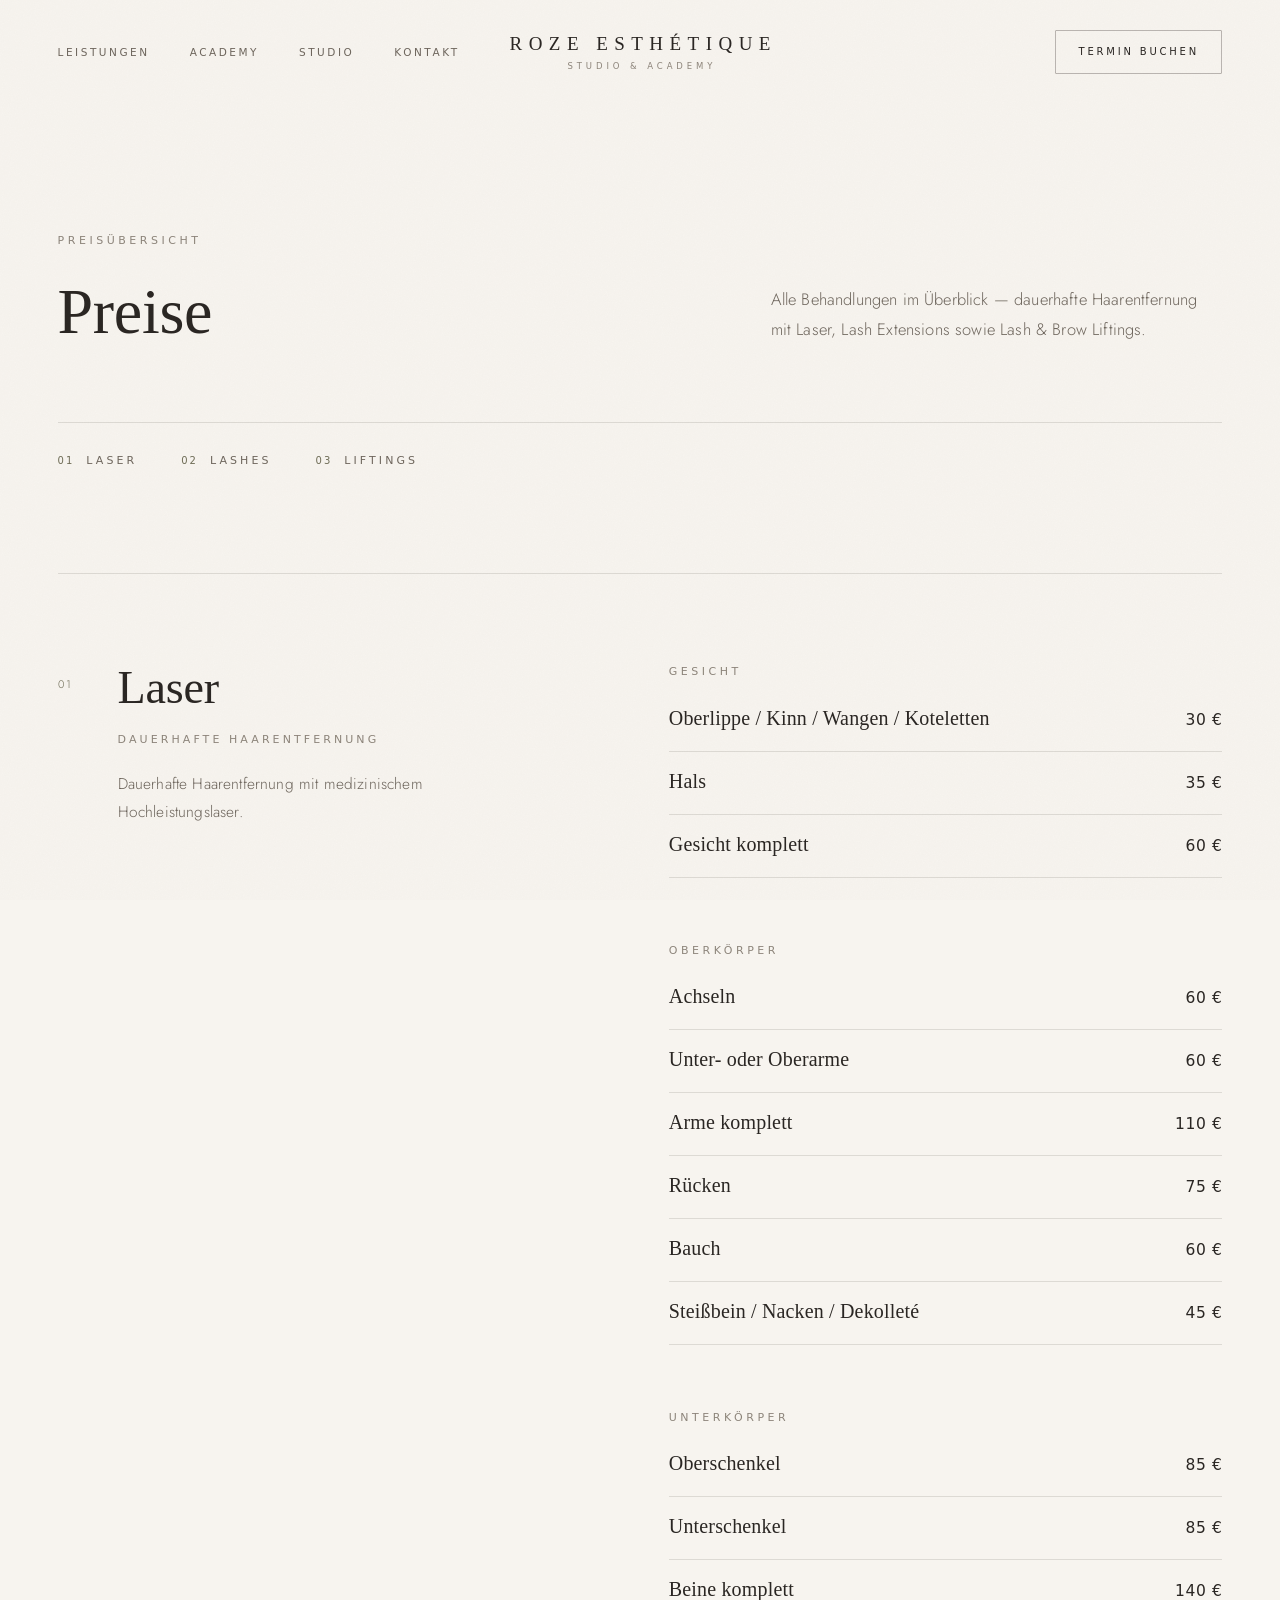
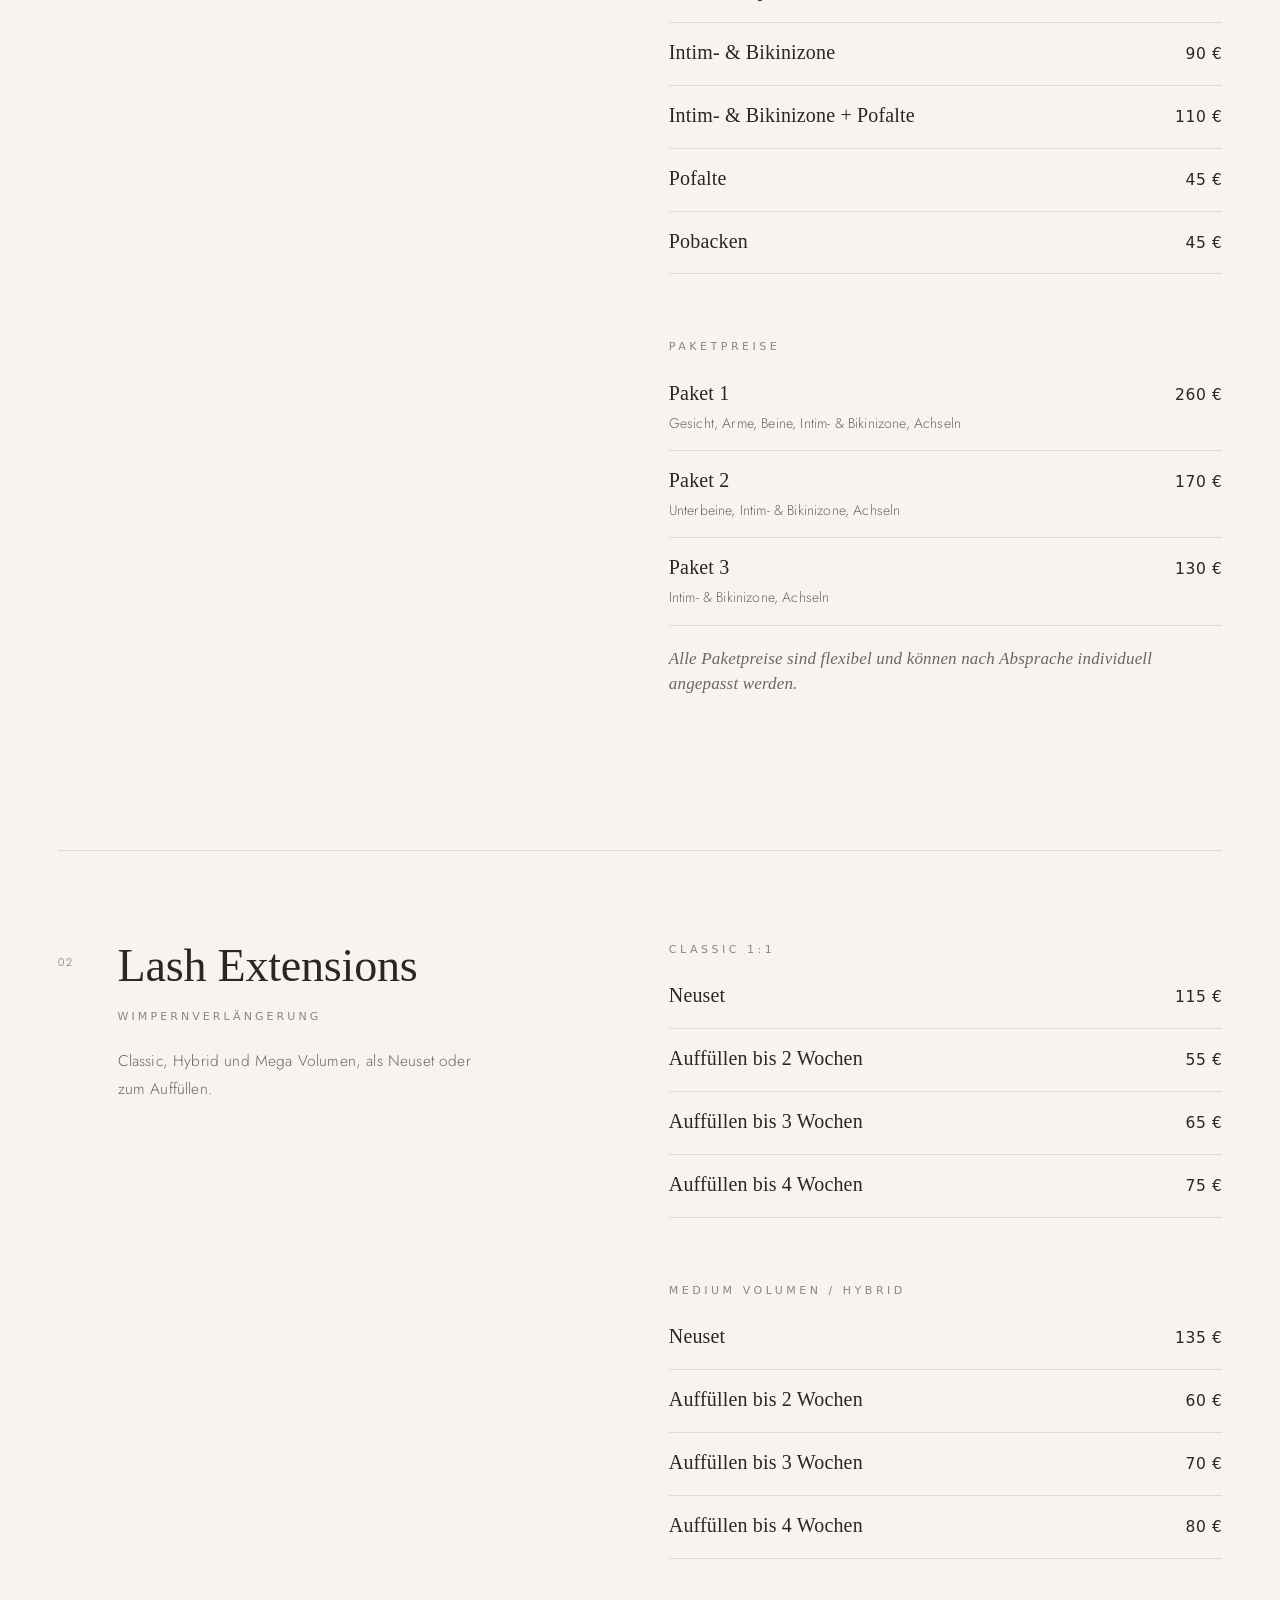
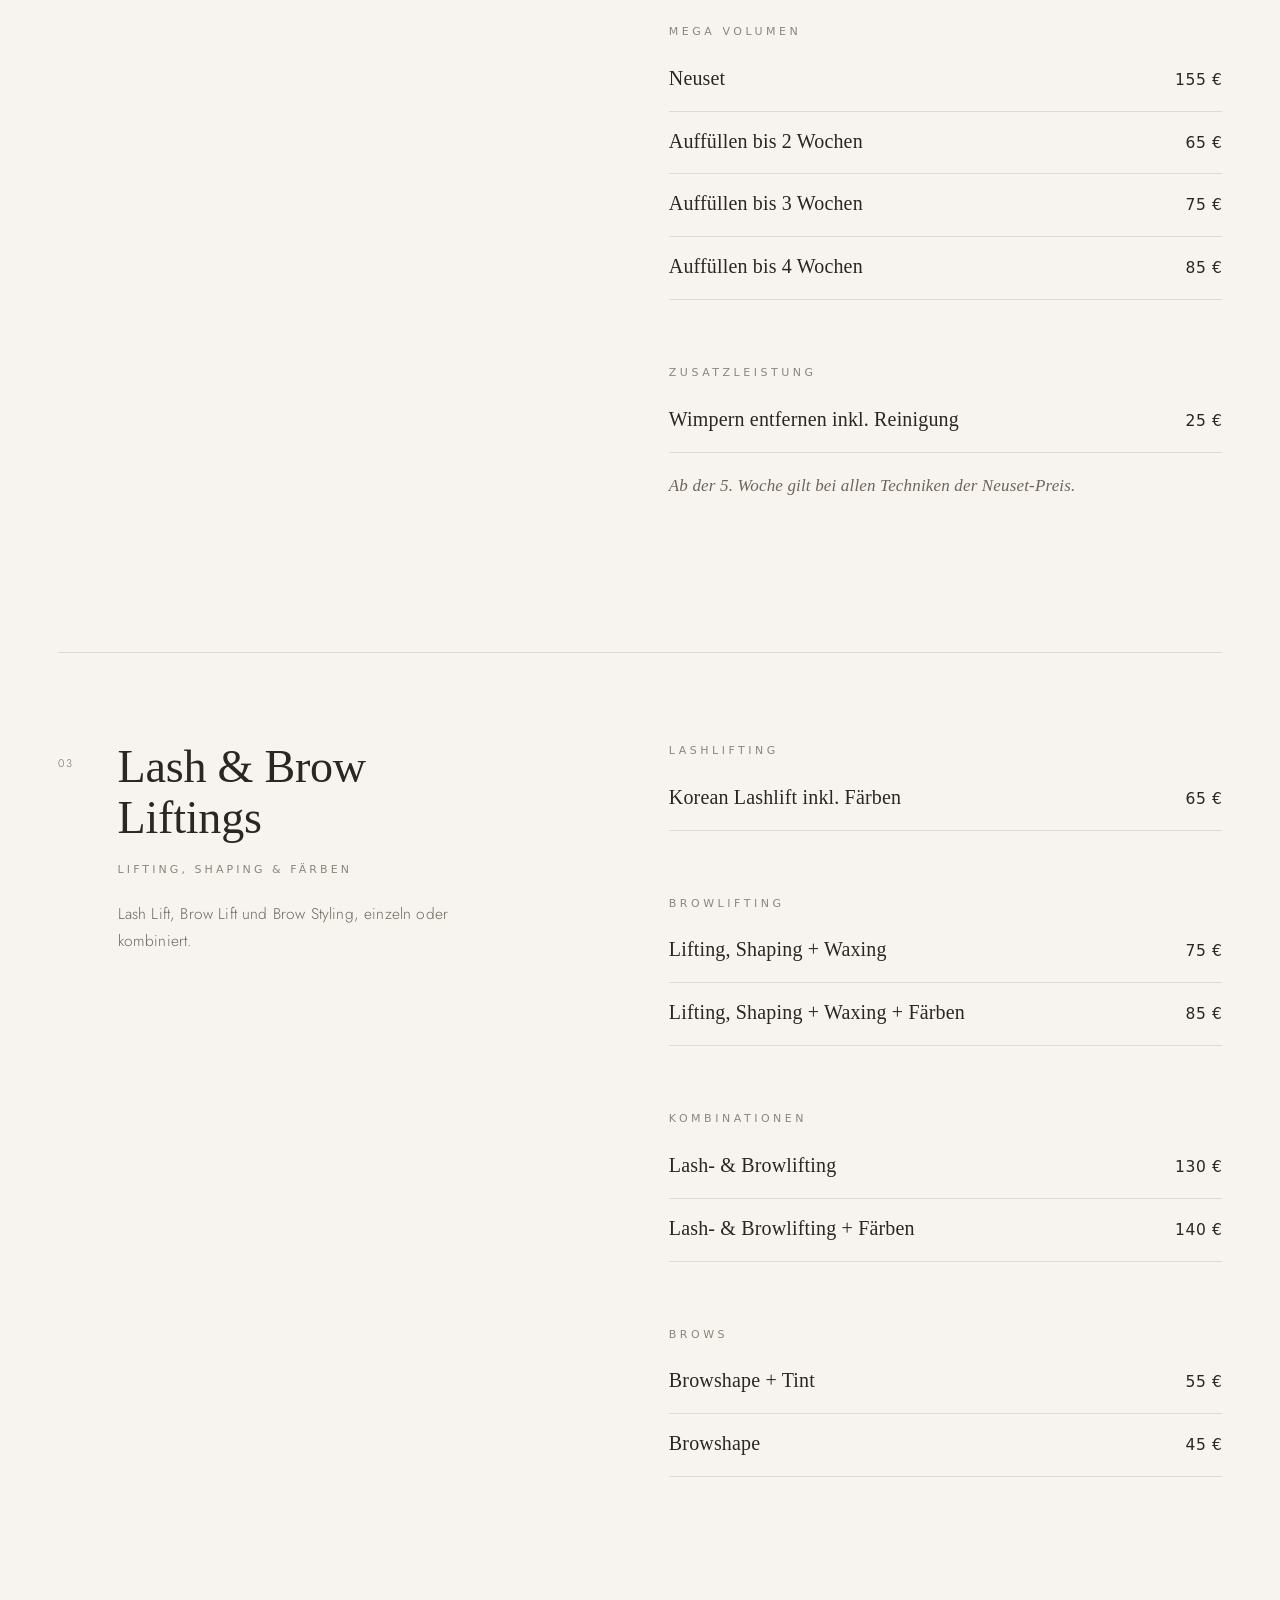
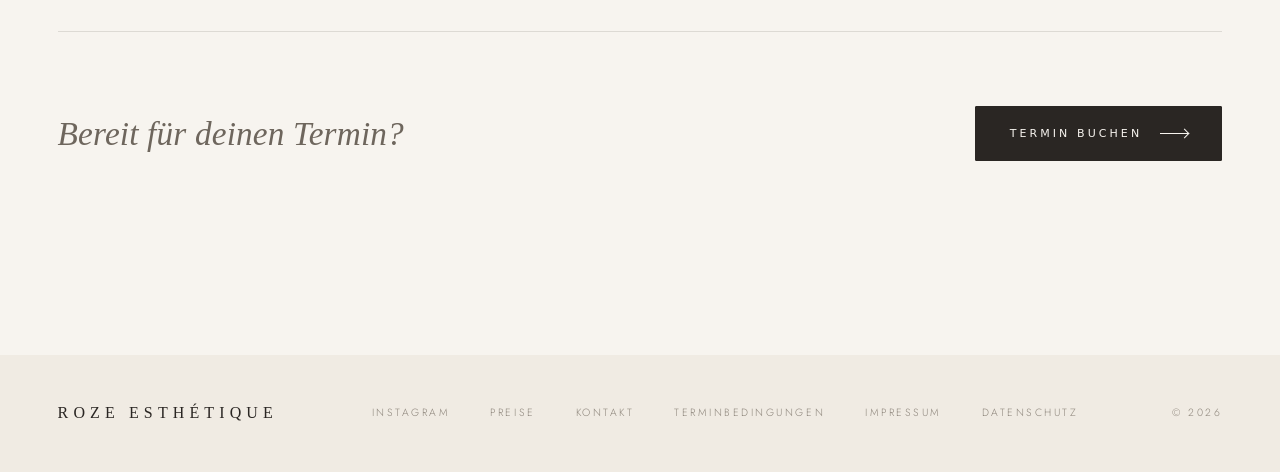
==== preise.html @ 7412b517 "Add price overview page - preise.html: laser, lash extensions and lash & brow liftings with all   pr" ====
<!DOCTYPE html>
<html lang="de">
<head>
  <meta charset="UTF-8">
  <meta name="viewport" content="width=device-width, initial-scale=1.0">
  <title>Preise | ROZE ESTHÉTIQUE</title>
  <meta name="description" content="Preise von ROZE ESTHÉTIQUE – Studio &amp; Academy: dauerhafte Haarentfernung mit Laser, Lash Extensions sowie Lash &amp; Brow Liftings.">
  <meta name="theme-color" content="#f7f4ef">
  <link rel="preload" href="assets/fonts/instrument-serif-latin-400-normal.woff2" as="font" type="font/woff2" crossorigin>
  <link rel="preload" href="assets/fonts/jost-latin-300-normal.woff2" as="font" type="font/woff2" crossorigin>
  <link rel="stylesheet" href="assets/css/style.css">
  <script>document.documentElement.classList.add("js");</script>
  <script src="assets/js/main.js" defer></script>
</head>
<body>

  <!-- Header ============================================================ -->
  <header class="site-header">
    <div class="container header-inner">
      <nav class="nav" aria-label="Hauptnavigation">
        <a href="index.html#leistungen">Leistungen</a>
        <a href="index.html#academy">Academy</a>
        <a href="index.html#studio">Studio</a>
        <a href="index.html#kontakt">Kontakt</a>
      </nav>

      <button class="menu-toggle" type="button" aria-expanded="false" aria-controls="mobile-menu" aria-label="Menü öffnen">
        <span></span>
        <span></span>
      </button>

      <a class="brand" href="index.html" aria-label="ROZE ESTHÉTIQUE – zur Startseite">
        <span class="brand__name">ROZE ESTHÉTIQUE</span>
        <span class="brand__sub">Studio &amp; Academy</span>
      </a>

      <div class="header-cta">
        <a class="btn btn--sm" href="index.html#kontakt">Termin buchen</a>
      </div>
    </div>
  </header>

  <div class="mobile-menu" id="mobile-menu" aria-hidden="true">
    <ul>
      <li><a href="index.html#leistungen">Leistungen</a></li>
      <li><a href="index.html#academy">Academy</a></li>
      <li><a href="index.html#studio">Studio</a></li>
      <li><a href="index.html#kontakt">Kontakt</a></li>
    </ul>
    <a class="btn btn--solid" href="index.html#kontakt">Termin buchen <span class="arrow" aria-hidden="true"></span></a>
  </div>

  <main>

    <!-- Intro =========================================================== -->
    <section class="page-hero" aria-labelledby="page-title">
      <div class="container page-hero__inner">
        <div class="page-hero__head">
          <p class="eyebrow reveal">Preisübersicht</p>
          <h1 class="page-hero__title reveal" id="page-title" style="--delay: .1s">Preise</h1>
        </div>
        <p class="lead reveal" style="--delay: .2s">
          Alle Behandlungen im Überblick — dauerhafte Haarentfernung mit Laser, Lash Extensions sowie Lash &amp; Brow Liftings.
        </p>
      </div>
      <div class="container">
        <nav class="price-jump reveal" style="--delay: .3s" aria-label="Kategorien">
          <a href="#laser"><span>01</span>Laser</a>
          <a href="#lashes"><span>02</span>Lashes</a>
          <a href="#liftings"><span>03</span>Liftings</a>
        </nav>
      </div>
    </section>

    <!-- Preise ========================================================== -->
    <section class="prices" aria-label="Preise">
      <div class="container">

        <article class="price-cat reveal" id="laser" aria-labelledby="laser-title">
          <div class="price-cat__head">
            <span class="price-cat__num">01</span>
            <div>
              <h2 class="price-cat__title" id="laser-title">Laser</h2>
              <p class="price-cat__sub">Dauerhafte Haarentfernung</p>
              <p class="price-cat__intro">Dauerhafte Haarentfernung mit medizinischem Hochleistungslaser.</p>
            </div>
          </div>
          <div class="price-cat__body">
          <div class="price-group">
            <h3 class="price-group__title">Gesicht</h3>
            <ul class="price-list">
              <li class="price-row"><span class="price-row__name">Oberlippe / Kinn / Wangen / Koteletten</span><span class="price-row__price">30&nbsp;€</span></li>
              <li class="price-row"><span class="price-row__name">Hals</span><span class="price-row__price">35&nbsp;€</span></li>
              <li class="price-row"><span class="price-row__name">Gesicht komplett</span><span class="price-row__price">60&nbsp;€</span></li>
            </ul>
          </div>
          <div class="price-group">
            <h3 class="price-group__title">Oberkörper</h3>
            <ul class="price-list">
              <li class="price-row"><span class="price-row__name">Achseln</span><span class="price-row__price">60&nbsp;€</span></li>
              <li class="price-row"><span class="price-row__name">Unter- oder Oberarme</span><span class="price-row__price">60&nbsp;€</span></li>
              <li class="price-row"><span class="price-row__name">Arme komplett</span><span class="price-row__price">110&nbsp;€</span></li>
              <li class="price-row"><span class="price-row__name">Rücken</span><span class="price-row__price">75&nbsp;€</span></li>
              <li class="price-row"><span class="price-row__name">Bauch</span><span class="price-row__price">60&nbsp;€</span></li>
              <li class="price-row"><span class="price-row__name">Steißbein / Nacken / Dekolleté</span><span class="price-row__price">45&nbsp;€</span></li>
            </ul>
          </div>
          <div class="price-group">
            <h3 class="price-group__title">Unterkörper</h3>
            <ul class="price-list">
              <li class="price-row"><span class="price-row__name">Oberschenkel</span><span class="price-row__price">85&nbsp;€</span></li>
              <li class="price-row"><span class="price-row__name">Unterschenkel</span><span class="price-row__price">85&nbsp;€</span></li>
              <li class="price-row"><span class="price-row__name">Beine komplett</span><span class="price-row__price">140&nbsp;€</span></li>
              <li class="price-row"><span class="price-row__name">Intim- &amp; Bikinizone</span><span class="price-row__price">90&nbsp;€</span></li>
              <li class="price-row"><span class="price-row__name">Intim- &amp; Bikinizone + Pofalte</span><span class="price-row__price">110&nbsp;€</span></li>
              <li class="price-row"><span class="price-row__name">Pofalte</span><span class="price-row__price">45&nbsp;€</span></li>
              <li class="price-row"><span class="price-row__name">Pobacken</span><span class="price-row__price">45&nbsp;€</span></li>
            </ul>
          </div>
          <div class="price-group">
            <h3 class="price-group__title">Paketpreise</h3>
            <ul class="price-list">
              <li class="price-row"><span class="price-row__name">Paket 1<span class="price-row__note">Gesicht, Arme, Beine, Intim- &amp; Bikinizone, Achseln</span></span><span class="price-row__price">260&nbsp;€</span></li>
              <li class="price-row"><span class="price-row__name">Paket 2<span class="price-row__note">Unterbeine, Intim- &amp; Bikinizone, Achseln</span></span><span class="price-row__price">170&nbsp;€</span></li>
              <li class="price-row"><span class="price-row__name">Paket 3<span class="price-row__note">Intim- &amp; Bikinizone, Achseln</span></span><span class="price-row__price">130&nbsp;€</span></li>
            </ul>
            <p class="price-note">Alle Paketpreise sind flexibel und können nach Absprache individuell angepasst werden.</p>
          </div>
          </div>
        </article>

        <article class="price-cat reveal" id="lashes" aria-labelledby="lashes-title">
          <div class="price-cat__head">
            <span class="price-cat__num">02</span>
            <div>
              <h2 class="price-cat__title" id="lashes-title">Lash Extensions</h2>
              <p class="price-cat__sub">Wimpernverlängerung</p>
              <p class="price-cat__intro">Classic, Hybrid und Mega Volumen, als Neuset oder zum Auffüllen.</p>
            </div>
          </div>
          <div class="price-cat__body">
          <div class="price-group">
            <h3 class="price-group__title">Classic 1:1</h3>
            <ul class="price-list">
              <li class="price-row"><span class="price-row__name">Neuset</span><span class="price-row__price">115&nbsp;€</span></li>
              <li class="price-row"><span class="price-row__name">Auffüllen bis 2 Wochen</span><span class="price-row__price">55&nbsp;€</span></li>
              <li class="price-row"><span class="price-row__name">Auffüllen bis 3 Wochen</span><span class="price-row__price">65&nbsp;€</span></li>
              <li class="price-row"><span class="price-row__name">Auffüllen bis 4 Wochen</span><span class="price-row__price">75&nbsp;€</span></li>
            </ul>
          </div>
          <div class="price-group">
            <h3 class="price-group__title">Medium Volumen / Hybrid</h3>
            <ul class="price-list">
              <li class="price-row"><span class="price-row__name">Neuset</span><span class="price-row__price">135&nbsp;€</span></li>
              <li class="price-row"><span class="price-row__name">Auffüllen bis 2 Wochen</span><span class="price-row__price">60&nbsp;€</span></li>
              <li class="price-row"><span class="price-row__name">Auffüllen bis 3 Wochen</span><span class="price-row__price">70&nbsp;€</span></li>
              <li class="price-row"><span class="price-row__name">Auffüllen bis 4 Wochen</span><span class="price-row__price">80&nbsp;€</span></li>
            </ul>
          </div>
          <div class="price-group">
            <h3 class="price-group__title">Mega Volumen</h3>
            <ul class="price-list">
              <li class="price-row"><span class="price-row__name">Neuset</span><span class="price-row__price">155&nbsp;€</span></li>
              <li class="price-row"><span class="price-row__name">Auffüllen bis 2 Wochen</span><span class="price-row__price">65&nbsp;€</span></li>
              <li class="price-row"><span class="price-row__name">Auffüllen bis 3 Wochen</span><span class="price-row__price">75&nbsp;€</span></li>
              <li class="price-row"><span class="price-row__name">Auffüllen bis 4 Wochen</span><span class="price-row__price">85&nbsp;€</span></li>
            </ul>
          </div>
          <div class="price-group">
            <h3 class="price-group__title">Zusatzleistung</h3>
            <ul class="price-list">
              <li class="price-row"><span class="price-row__name">Wimpern entfernen inkl. Reinigung</span><span class="price-row__price">25&nbsp;€</span></li>
            </ul>
            <p class="price-note">Ab der 5. Woche gilt bei allen Techniken der Neuset-Preis.</p>
          </div>
          </div>
        </article>

        <article class="price-cat reveal" id="liftings" aria-labelledby="liftings-title">
          <div class="price-cat__head">
            <span class="price-cat__num">03</span>
            <div>
              <h2 class="price-cat__title" id="liftings-title">Lash &amp; Brow Liftings</h2>
              <p class="price-cat__sub">Lifting, Shaping &amp; Färben</p>
              <p class="price-cat__intro">Lash Lift, Brow Lift und Brow Styling, einzeln oder kombiniert.</p>
            </div>
          </div>
          <div class="price-cat__body">
          <div class="price-group">
            <h3 class="price-group__title">Lashlifting</h3>
            <ul class="price-list">
              <li class="price-row"><span class="price-row__name">Korean Lashlift inkl. Färben</span><span class="price-row__price">65&nbsp;€</span></li>
            </ul>
          </div>
          <div class="price-group">
            <h3 class="price-group__title">Browlifting</h3>
            <ul class="price-list">
              <li class="price-row"><span class="price-row__name">Lifting, Shaping + Waxing</span><span class="price-row__price">75&nbsp;€</span></li>
              <li class="price-row"><span class="price-row__name">Lifting, Shaping + Waxing + Färben</span><span class="price-row__price">85&nbsp;€</span></li>
            </ul>
          </div>
          <div class="price-group">
            <h3 class="price-group__title">Kombinationen</h3>
            <ul class="price-list">
              <li class="price-row"><span class="price-row__name">Lash- &amp; Browlifting</span><span class="price-row__price">130&nbsp;€</span></li>
              <li class="price-row"><span class="price-row__name">Lash- &amp; Browlifting + Färben</span><span class="price-row__price">140&nbsp;€</span></li>
            </ul>
          </div>
          <div class="price-group">
            <h3 class="price-group__title">Brows</h3>
            <ul class="price-list">
              <li class="price-row"><span class="price-row__name">Browshape + Tint</span><span class="price-row__price">55&nbsp;€</span></li>
              <li class="price-row"><span class="price-row__name">Browshape</span><span class="price-row__price">45&nbsp;€</span></li>
            </ul>
          </div>
          </div>
        </article>

        <div class="price-closing reveal">
          <p>Bereit für deinen Termin?</p>
          <!-- TODO: Link zum Buchungssystem eintragen -->
          <a class="btn btn--solid" href="index.html#kontakt">Termin buchen <span class="arrow" aria-hidden="true"></span></a>
        </div>

      </div>
    </section>

  </main>

  <!-- Footer ============================================================ -->
  <footer class="site-footer">
    <div class="container footer-inner">
      <span class="footer-brand">ROZE ESTHÉTIQUE</span>
      <nav class="footer-links" aria-label="Footer">
        <a href="#">Instagram</a>
        <a href="preise.html" aria-current="page">Preise</a>
        <a href="index.html#kontakt">Kontakt</a>
        <a href="terminbedingungen.html">Terminbedingungen</a>
        <a href="#">Impressum</a>
        <a href="#">Datenschutz</a>
      </nav>
      <span>&copy; <span id="year">2026</span></span>
    </div>
  </footer>

</body>
</html>
---- assets/css/style.css ----
/* ==========================================================================
   ROZE ESTHÉTIQUE — studio & academy
   Palette derived from the studio interior: travertine, linen, cream
   upholstery, dark wood, black details, olive.
   ========================================================================== */

/* Fonts (self-hosted, no external requests) ------------------------------- */

@font-face {
  font-family: "Instrument Serif";
  src: url("../fonts/instrument-serif-latin-400-normal.woff2") format("woff2");
  font-weight: 400;
  font-style: normal;
  font-display: swap;
}
@font-face {
  font-family: "Instrument Serif";
  src: url("../fonts/instrument-serif-latin-400-italic.woff2") format("woff2");
  font-weight: 400;
  font-style: italic;
  font-display: swap;
}
@font-face {
  font-family: "Jost";
  src: url("../fonts/jost-latin-300-normal.woff2") format("woff2");
  font-weight: 300;
  font-style: normal;
  font-display: swap;
}
@font-face {
  font-family: "Jost";
  src: url("../fonts/jost-latin-400-normal.woff2") format("woff2");
  font-weight: 400;
  font-style: normal;
  font-display: swap;
}
@font-face {
  font-family: "Jost";
  src: url("../fonts/jost-latin-500-normal.woff2") format("woff2");
  font-weight: 500;
  font-style: normal;
  font-display: swap;
}

/* Tokens ------------------------------------------------------------------ */

:root {
  /* Light neutrals */
  --ivory: #f7f4ef;        /* main background, warm off-white */
  --cream: #f0ebe3;        /* cream upholstery */
  --greige: #e8e2d8;       /* very light greige */
  --linen: #e3dccf;        /* soft fabrics */
  --travertine: #d9cfbf;   /* stone */
  --stone: #c9bdab;        /* deeper stone */

  /* Mid & dark neutrals */
  --taupe: #9e917f;
  --warm-grey: #847c72;
  --wood: #5a4a3d;         /* dark wood */
  --espresso: #2f2721;     /* darkest wood, academy background */
  --anthracite: #2a2623;   /* text */
  --black: #151311;

  /* Accent — olive, used only in tiny doses */
  --olive: #6f6d57;

  --text: var(--anthracite);
  --text-muted: #6e665d;
  --text-soft: #8d857b;
  --line: rgba(47, 39, 33, 0.13);
  --line-strong: rgba(47, 39, 33, 0.3);

  --serif: "Instrument Serif", "Times New Roman", serif;
  --sans: "Jost", "Futura", "Century Gothic", system-ui, sans-serif;

  --gutter: clamp(1rem, 4.5vw, 4.5rem);
  --max: 1480px;
  --section: clamp(7rem, 15vw, 13rem);

  --ease: cubic-bezier(0.25, 0.6, 0.3, 1);

  /* Subtle paper/stone grain */
  --grain: url("data:image/svg+xml,%3Csvg xmlns='http://www.w3.org/2000/svg' width='220' height='220'%3E%3Cfilter id='n'%3E%3CfeTurbulence type='fractalNoise' baseFrequency='.85' numOctaves='3' stitchTiles='stitch'/%3E%3CfeColorMatrix values='0 0 0 0 0.18 0 0 0 0 0.15 0 0 0 0 0.12 0 0 0 0.55 0'/%3E%3C/filter%3E%3Crect width='100%25' height='100%25' filter='url(%23n)'/%3E%3C/svg%3E");
}

/* Base -------------------------------------------------------------------- */

*,
*::before,
*::after {
  box-sizing: border-box;
}

html {
  scroll-behavior: smooth;
  -webkit-text-size-adjust: 100%;
}

body {
  margin: 0;
  background: var(--ivory);
  color: var(--text);
  font-family: var(--sans);
  font-weight: 300;
  font-size: 1.03125rem;
  line-height: 1.8;
  letter-spacing: 0.01em;
  -webkit-font-smoothing: antialiased;
  text-rendering: optimizeLegibility;
}

/* Fine grain over the whole page, like natural stone and fabric */
body::before {
  content: "";
  position: fixed;
  inset: 0;
  z-index: 100;
  pointer-events: none;
  background-image: var(--grain);
  opacity: 0.045;
}

img {
  display: block;
  max-width: 100%;
}

a {
  color: inherit;
  text-decoration: none;
}

h1,
h2,
h3,
p,
ul,
ol,
figure {
  margin: 0;
}

h1,
h2,
h3 {
  font-family: var(--serif);
  font-weight: 400;
  letter-spacing: -0.005em;
  line-height: 1.05;
}

h2 em,
h3 em {
  font-style: italic;
}

ul,
ol {
  padding: 0;
  list-style: none;
}

::selection {
  background: var(--linen);
  color: var(--black);
}

:focus-visible {
  outline: 1px solid var(--anthracite);
  outline-offset: 4px;
}

.container {
  width: 100%;
  max-width: var(--max);
  margin: 0 auto;
  padding: 0 var(--gutter);
}

/* Typography helpers ------------------------------------------------------ */

.eyebrow {
  font-family: var(--sans);
  font-size: 0.6875rem;
  font-weight: 400;
  line-height: 1.6;
  letter-spacing: 0.32em;
  text-transform: uppercase;
  color: var(--text-soft);
}

.lead {
  font-size: 1.03125rem;
  color: var(--text-muted);
  max-width: 32em;
}

/* Buttons & links --------------------------------------------------------- */

.btn {
  display: inline-flex;
  align-items: center;
  gap: 1.1rem;
  padding: 1.05rem 2.1rem;
  border: 1px solid var(--anthracite);
  border-radius: 1px;
  font-family: var(--sans);
  font-size: 0.6875rem;
  font-weight: 400;
  letter-spacing: 0.28em;
  text-transform: uppercase;
  color: var(--anthracite);
  background: transparent;
  transition: background-color 0.6s var(--ease), color 0.6s var(--ease), border-color 0.6s var(--ease);
}

.btn:hover {
  background: var(--anthracite);
  color: var(--ivory);
}

.btn--solid {
  background: var(--anthracite);
  color: var(--ivory);
}

.btn--solid:hover {
  background: transparent;
  color: var(--anthracite);
}

.btn--light {
  border-color: rgba(240, 235, 227, 0.6);
  color: var(--cream);
}

.btn--light:hover {
  background: var(--cream);
  border-color: var(--cream);
  color: var(--espresso);
}

.btn--sm {
  padding: 0.75rem 1.4rem;
  font-size: 0.625rem;
  border-color: var(--line-strong);
}

.btn--sm:hover {
  border-color: var(--anthracite);
}

.btn .arrow,
.service__arrow {
  position: relative;
  display: inline-block;
  width: 1.75rem;
  height: 1px;
  background: currentColor;
  transition: width 0.6s var(--ease);
}

.btn .arrow::after,
.service__arrow::after {
  content: "";
  position: absolute;
  right: 0;
  top: -3px;
  width: 7px;
  height: 7px;
  border-top: 1px solid currentColor;
  border-right: 1px solid currentColor;
  transform: rotate(45deg);
}

.btn:hover .arrow {
  width: 2.5rem;
}

.link-line {
  position: relative;
  display: inline-block;
  padding-bottom: 0.4rem;
  font-size: 0.6875rem;
  font-weight: 400;
  letter-spacing: 0.28em;
  text-transform: uppercase;
}

.link-line::after {
  content: "";
  position: absolute;
  left: 0;
  bottom: 0;
  width: 100%;
  height: 1px;
  background: currentColor;
  opacity: 0.6;
  transform-origin: right;
  transition: transform 0.7s var(--ease);
}

.link-line:hover::after {
  transform: scaleX(0.3);
  transform-origin: left;
}

/* Media / image placeholders ----------------------------------------------
   Replace a placeholder by putting an <img> inside .media, e.g.
   <figure class="media media--portrait"><img src="assets/images/studio.jpg" alt="…"></figure>
   The image is cropped to the frame automatically.                         */

.media {
  position: relative;
  overflow: hidden;
  background-color: var(--linen);
}

.media img {
  width: 100%;
  height: 100%;
  object-fit: cover;
  transition: transform 1.8s var(--ease);
}

.media--portrait { aspect-ratio: 4 / 5; }
.media--tall { aspect-ratio: 3 / 4; }
.media--square { aspect-ratio: 1 / 1; }

/* Soft architecture: arched frame, like the studio's mirrors */
.media--arch {
  aspect-ratio: 3 / 4;
  border-radius: 999px 999px 0 0;
}

.media--sand { background-color: var(--greige); }
.media--linen { background-color: var(--linen); }
.media--stone { background-color: var(--travertine); }
.media--taupe { background-color: var(--stone); }
.media--wood { background-color: #8a7765; }
.media--umber { background-color: #4a3e35; }

.media[data-label]::after {
  content: attr(data-label);
  position: absolute;
  left: 50%;
  bottom: 1.4rem;
  transform: translateX(-50%);
  white-space: nowrap;
  font-family: var(--sans);
  font-size: 0.5625rem;
  letter-spacing: 0.3em;
  text-transform: uppercase;
  color: rgba(42, 38, 35, 0.42);
}

.media--wood[data-label]::after,
.media--umber[data-label]::after {
  color: rgba(240, 235, 227, 0.5);
}

.media:has(img)::after {
  display: none;
}

a:hover .media img,
.media:hover img {
  transform: scale(1.03);
}

/* Header ------------------------------------------------------------------ */

.site-header {
  position: fixed;
  inset: 0 0 auto 0;
  z-index: 50;
  border-bottom: 1px solid transparent;
  transition: background-color 0.6s var(--ease), border-color 0.6s var(--ease);
}

.site-header.is-scrolled {
  background: rgba(247, 244, 239, 0.94);
  backdrop-filter: blur(12px);
  -webkit-backdrop-filter: blur(12px);
  border-bottom-color: var(--line);
}

.header-inner {
  display: grid;
  grid-template-columns: 1fr auto 1fr;
  align-items: center;
  height: 6.5rem;
  transition: height 0.6s var(--ease);
}

.is-scrolled .header-inner {
  height: 5rem;
}

.brand {
  justify-self: center;
  text-align: center;
  line-height: 1;
}

.brand__name {
  display: block;
  font-family: var(--serif);
  font-size: 1.1875rem;
  letter-spacing: 0.34em;
  margin-right: -0.34em;
  white-space: nowrap;
}

.brand__sub {
  display: block;
  margin-top: 0.55rem;
  font-size: 0.53125rem;
  font-weight: 400;
  letter-spacing: 0.46em;
  margin-right: -0.46em;
  text-transform: uppercase;
  color: var(--text-soft);
}

.nav {
  display: flex;
  gap: 2.5rem;
}

.nav a {
  position: relative;
  font-size: 0.65625rem;
  font-weight: 400;
  letter-spacing: 0.24em;
  text-transform: uppercase;
  color: var(--text-muted);
  transition: color 0.4s var(--ease);
}

.nav a::after {
  content: "";
  position: absolute;
  left: 0;
  bottom: -0.4rem;
  width: 100%;
  height: 1px;
  background: currentColor;
  transform: scaleX(0);
  transform-origin: left;
  transition: transform 0.6s var(--ease);
}

.nav a:hover {
  color: var(--anthracite);
}

.nav a:hover::after {
  transform: scaleX(1);
}

.header-cta {
  justify-self: end;
}

.menu-toggle {
  display: none;
  justify-self: start;
  width: 2.75rem;
  height: 2.75rem;
  padding: 0;
  border: 0;
  background: none;
  cursor: pointer;
  color: var(--anthracite);
}

.menu-toggle span {
  display: block;
  width: 1.5rem;
  height: 1px;
  margin: 0.4rem 0;
  background: currentColor;
  transition: transform 0.4s var(--ease);
}

.menu-open .menu-toggle span:first-child {
  transform: translateY(0.225rem) rotate(45deg);
}

.menu-open .menu-toggle span:last-child {
  transform: translateY(-0.225rem) rotate(-45deg);
}

.mobile-menu {
  position: fixed;
  inset: 0;
  z-index: 40;
  display: flex;
  flex-direction: column;
  justify-content: center;
  padding: 6rem var(--gutter) 3rem;
  background: var(--ivory);
  opacity: 0;
  visibility: hidden;
  transition: opacity 0.5s var(--ease), visibility 0.5s;
}

.menu-open .mobile-menu {
  opacity: 1;
  visibility: visible;
}

.mobile-menu ul {
  border-top: 1px solid var(--line);
}

.mobile-menu li {
  border-bottom: 1px solid var(--line);
}

.mobile-menu a {
  display: block;
  padding: 1.1rem 0;
  font-family: var(--serif);
  font-size: 2.125rem;
  line-height: 1.2;
}

.mobile-menu .btn {
  margin-top: 2.5rem;
  align-self: flex-start;
}

/* Hero -------------------------------------------------------------------- */

.hero {
  position: relative;
  min-height: 100vh;
  min-height: 100svh;
  padding-top: 6.5rem;
  display: flex;
  flex-direction: column;
}

.hero__grid {
  flex: 1;
  display: grid;
  grid-template-columns: repeat(12, 1fr);
  column-gap: var(--gutter);
  align-items: center;
  padding-top: clamp(2rem, 5vh, 4rem);
  padding-bottom: clamp(2.5rem, 6vh, 5rem);
}

.hero__content {
  grid-column: 1 / span 6;
  position: relative;
  z-index: 2;
}

.hero__content .eyebrow {
  margin-bottom: 2.25rem;
}

.hero__brand {
  font-size: clamp(2.75rem, 5.2vw, 5rem);
  line-height: 1;
  letter-spacing: 0.1em;
}

.hero__brand span {
  display: block;
}

.hero__brand span + span {
  margin-top: 0.12em;
}

.hero__rule {
  display: block;
  width: 4.5rem;
  height: 1px;
  margin: 2.5rem 0 2rem;
  background: var(--olive);
  opacity: 0.6;
}

.hero__tagline {
  font-family: var(--serif);
  font-size: clamp(1.375rem, 2vw, 1.75rem);
  line-height: 1.35;
  color: var(--text-muted);
  max-width: 22em;
}

.hero__tagline em {
  color: var(--anthracite);
}

.hero__disciplines {
  display: flex;
  flex-wrap: wrap;
  gap: 0.5rem 0.9rem;
  margin-top: 2.25rem;
  font-size: 0.65625rem;
  letter-spacing: 0.3em;
  text-transform: uppercase;
  color: var(--text-soft);
}

.hero__disciplines li + li::before {
  content: "·";
  margin-right: 0.9rem;
}

.hero__actions {
  display: flex;
  flex-wrap: wrap;
  align-items: center;
  gap: 1.5rem 2.5rem;
  margin-top: 3rem;
}

.hero__visual {
  grid-column: 7 / span 6;
  position: relative;
  display: flex;
  justify-content: flex-end;
  padding: clamp(1.25rem, 3vh, 2.5rem) 0;
}

/* A quiet stone-coloured wall niche behind the arch */
.hero__niche {
  position: absolute;
  top: 0;
  bottom: 0;
  right: calc(var(--gutter) * -1);
  width: 62%;
  background-color: var(--cream);
}

.hero__visual .media--arch {
  position: relative;
  width: min(72%, calc((100svh - 19rem) * 0.75));
  margin-right: 9%;
}

.hero__detail {
  position: absolute;
  left: 0;
  bottom: 12%;
  width: 30%;
  aspect-ratio: 4 / 5;
  outline: clamp(0.5rem, 1vw, 0.875rem) solid var(--ivory);
}

.hero__footer {
  display: flex;
  justify-content: space-between;
  align-items: center;
  padding-top: 1.5rem;
  padding-bottom: 1.75rem;
  border-top: 1px solid var(--line);
  font-size: 0.625rem;
  letter-spacing: 0.3em;
  text-transform: uppercase;
  color: var(--text-soft);
}

.scroll-cue {
  display: inline-flex;
  align-items: center;
  gap: 1rem;
}

.scroll-cue__line {
  position: relative;
  width: 3rem;
  height: 1px;
  overflow: hidden;
  background: var(--line);
}

.scroll-cue__line::after {
  content: "";
  position: absolute;
  inset: 0;
  background: var(--anthracite);
  animation: cue 3.2s var(--ease) infinite;
}

@keyframes cue {
  0% { transform: translateX(-100%); }
  55% { transform: translateX(0); }
  100% { transform: translateX(100%); }
}

/* Statement --------------------------------------------------------------- */

.statement {
  padding: var(--section) 0;
}

.statement__inner {
  display: grid;
  grid-template-columns: repeat(12, 1fr);
  column-gap: var(--gutter);
}

.statement .eyebrow {
  grid-column: 1 / span 3;
  padding-top: 0.75rem;
}

.statement__text {
  grid-column: 4 / span 8;
  font-family: var(--serif);
  font-size: clamp(1.75rem, 3vw, 2.75rem);
  line-height: 1.25;
}

.statement__text em {
  color: var(--wood);
}

/* Section heads ----------------------------------------------------------- */

.section-head {
  display: flex;
  flex-wrap: wrap;
  justify-content: space-between;
  align-items: flex-end;
  gap: 2rem var(--gutter);
  padding-bottom: 2.25rem;
  margin-bottom: clamp(3.5rem, 8vw, 7rem);
  border-bottom: 1px solid var(--line);
}

.section-head .eyebrow {
  margin-bottom: 1.25rem;
}

.section-head__title {
  font-size: clamp(2.75rem, 5vw, 4.5rem);
}

.section-head__aside {
  max-width: 24em;
}

/* Services ---------------------------------------------------------------- */

.services {
  padding-bottom: var(--section);
}

.services__grid {
  display: grid;
  grid-template-columns: repeat(12, 1fr);
  column-gap: var(--gutter);
  row-gap: clamp(4.5rem, 10vw, 9rem);
}

.service {
  display: block;
}

.service:nth-child(1) { grid-column: 1 / span 6; }
.service:nth-child(2) { grid-column: 8 / span 5; margin-top: clamp(6rem, 16vw, 15rem); }
.service:nth-child(3) { grid-column: 2 / span 5; }
.service:nth-child(4) { grid-column: 7 / span 6; margin-top: clamp(4rem, 10vw, 9rem); }

.service__meta {
  display: grid;
  grid-template-columns: 2.75rem 1fr auto;
  align-items: start;
  gap: 1rem;
  padding-top: 1.75rem;
  margin-top: 1.75rem;
  border-top: 1px solid var(--line);
}

.service__index {
  padding-top: 0.55rem;
  font-size: 0.6875rem;
  letter-spacing: 0.2em;
  color: var(--olive);
}

.service__title {
  font-size: clamp(2rem, 3vw, 2.75rem);
  line-height: 1.1;
}

.service__desc {
  margin-top: 0.6rem;
  font-size: 0.96875rem;
  color: var(--text-muted);
  max-width: 26em;
}

.service__arrow {
  margin-top: 1.4rem;
  color: var(--text-soft);
}

.service:hover .service__arrow {
  width: 2.75rem;
  color: var(--anthracite);
}

/* Studio ------------------------------------------------------------------ */

.studio {
  --surface: var(--greige);
  padding: var(--section) 0;
  background-color: var(--greige);
}

.studio__grid {
  display: grid;
  grid-template-columns: repeat(12, 1fr);
  column-gap: var(--gutter);
  align-items: start;
}

.studio__images {
  grid-column: 1 / span 6;
  display: grid;
  grid-template-columns: repeat(6, 1fr);
  column-gap: var(--gutter);
}

.studio__images .media:first-child {
  grid-column: 1 / span 4;
}

.studio__images .media:last-child {
  grid-column: 4 / span 3;
  margin-top: -32%;
  outline: clamp(0.5rem, 1vw, 0.875rem) solid var(--greige);
}

.studio__content {
  grid-column: 8 / span 5;
  padding-top: clamp(2rem, 9vw, 8rem);
}

.studio__content .eyebrow {
  margin-bottom: 1.75rem;
}

.studio__title {
  font-size: clamp(2.5rem, 4vw, 3.75rem);
  margin-bottom: 2rem;
}

.values {
  margin: 3rem 0;
  border-top: 1px solid var(--line);
}

.values li {
  display: flex;
  justify-content: space-between;
  align-items: baseline;
  gap: 1rem;
  padding: 1.1rem 0;
  border-bottom: 1px solid var(--line);
}

.values__name {
  font-family: var(--serif);
  font-size: 1.375rem;
}

.values__note {
  font-size: 0.8125rem;
  letter-spacing: 0.02em;
  color: var(--text-muted);
  text-align: right;
}

.studio__strip {
  display: grid;
  grid-template-columns: 2fr 1fr 1.4fr;
  gap: var(--gutter);
  margin-top: clamp(4.5rem, 10vw, 9rem);
}

.studio__strip .media {
  height: clamp(14rem, 26vw, 25rem);
}

/* Academy ----------------------------------------------------------------- */

.academy {
  --surface: var(--espresso);
  padding: var(--section) 0;
  background-color: var(--espresso);
  color: var(--cream);
}

.academy .eyebrow {
  color: rgba(240, 235, 227, 0.55);
}

.academy .lead {
  color: rgba(240, 235, 227, 0.68);
}

.academy__grid {
  display: grid;
  grid-template-columns: repeat(12, 1fr);
  column-gap: var(--gutter);
  row-gap: 4.5rem;
  align-items: end;
}

.academy__intro {
  grid-column: 1 / span 6;
}

.academy__intro .eyebrow {
  margin-bottom: 1.75rem;
}

.academy__title {
  font-size: clamp(2.75rem, 5.5vw, 5rem);
  margin-bottom: 2.25rem;
}

.academy__title em {
  color: var(--travertine);
}

.academy__visual {
  grid-column: 8 / span 5;
}

.academy .media[data-label]::after {
  color: rgba(240, 235, 227, 0.45);
}

.courses {
  grid-column: 1 / -1;
  display: grid;
  grid-template-columns: repeat(3, 1fr);
  column-gap: var(--gutter);
  border-top: 1px solid rgba(240, 235, 227, 0.16);
}

.course {
  padding-top: 2.25rem;
}

.course__num {
  font-family: var(--serif);
  font-style: italic;
  font-size: 1.125rem;
  color: var(--taupe);
}

.course__title {
  margin: 0.9rem 0 0.75rem;
  font-size: clamp(1.625rem, 2.2vw, 2rem);
}

.course__text {
  font-size: 0.96875rem;
  color: rgba(240, 235, 227, 0.62);
  max-width: 24em;
}

.academy__cta {
  grid-column: 1 / -1;
  display: flex;
  flex-wrap: wrap;
  justify-content: space-between;
  align-items: center;
  gap: 2rem;
  padding-top: 3rem;
  border-top: 1px solid rgba(240, 235, 227, 0.16);
}

.academy__cta p {
  font-family: var(--serif);
  font-style: italic;
  font-size: clamp(1.25rem, 1.8vw, 1.5rem);
  color: var(--travertine);
}

/* Contact ----------------------------------------------------------------- */

.contact {
  padding: var(--section) 0 clamp(4.5rem, 8vw, 7rem);
}

.contact__top {
  text-align: center;
  max-width: 52rem;
  margin: 0 auto;
}

.contact__top .eyebrow {
  margin-bottom: 1.75rem;
}

.contact__title {
  font-size: clamp(3rem, 7vw, 6.25rem);
  margin-bottom: 2rem;
}

.contact__title em {
  color: var(--wood);
}

.contact__top .lead {
  margin: 0 auto 3rem;
}

.contact__details {
  display: grid;
  grid-template-columns: repeat(3, 1fr);
  column-gap: var(--gutter);
  margin-top: clamp(5rem, 10vw, 9rem);
  border-top: 1px solid var(--line);
}

.contact__item {
  padding-top: 2rem;
}

.contact__item .eyebrow {
  margin-bottom: 0.9rem;
}

.contact__item p:not(.eyebrow),
.contact__item a {
  font-family: var(--serif);
  font-size: 1.5rem;
  line-height: 1.35;
}

.contact__item a {
  background-image: linear-gradient(currentColor, currentColor);
  background-size: 0 1px;
  background-position: 0 100%;
  background-repeat: no-repeat;
  transition: background-size 0.7s var(--ease);
}

.contact__item a:hover {
  background-size: 100% 1px;
}

/* Footer ------------------------------------------------------------------ */

.site-footer {
  padding: 2.75rem 0;
  background: var(--cream);
  font-size: 0.65625rem;
  letter-spacing: 0.24em;
  text-transform: uppercase;
  color: var(--text-soft);
}

.footer-inner {
  display: flex;
  flex-wrap: wrap;
  justify-content: space-between;
  align-items: center;
  gap: 1.5rem 3rem;
}

.footer-brand {
  font-family: var(--serif);
  font-size: 1rem;
  letter-spacing: 0.32em;
  color: var(--anthracite);
}

.footer-links {
  display: flex;
  flex-wrap: wrap;
  gap: 1rem 2.5rem;
}

.footer-links a {
  transition: color 0.4s var(--ease);
}

.footer-links a:hover {
  color: var(--anthracite);
}

/* Text pages (e.g. Terminbedingungen) ------------------------------------- */

.page-hero {
  padding: calc(6.5rem + clamp(4rem, 10vw, 9rem)) 0 clamp(4rem, 8vw, 7rem);
}

.page-hero__inner {
  display: grid;
  grid-template-columns: repeat(12, 1fr);
  column-gap: var(--gutter);
  row-gap: 2rem;
  align-items: end;
}

.page-hero__head {
  grid-column: 1 / span 7;
}

.page-hero__head .eyebrow {
  margin-bottom: 1.75rem;
}

.page-hero__title {
  font-size: clamp(2.75rem, 5vw, 4.5rem);
}

.page-hero__inner .lead {
  grid-column: 8 / span 5;
}

.terms {
  padding-bottom: var(--section);
}

.term {
  display: grid;
  grid-template-columns: repeat(12, 1fr);
  column-gap: var(--gutter);
  row-gap: 1.5rem;
  padding: clamp(2.5rem, 5vw, 4rem) 0;
  border-top: 1px solid var(--line);
}

.term:last-of-type {
  border-bottom: 1px solid var(--line);
}

.term__num {
  grid-column: 1 / span 1;
  padding-top: 0.6rem;
  font-size: 0.6875rem;
  letter-spacing: 0.2em;
  color: var(--olive);
}

.term__title {
  grid-column: 2 / span 5;
  font-size: clamp(2rem, 3vw, 2.75rem);
  line-height: 1.1;
}

.term__body {
  grid-column: 8 / span 5;
  color: var(--text-muted);
}

.term__body p + p {
  margin-top: 1.1rem;
}

.term__body .values {
  margin: 2rem 0 0;
}

.term__body .values__name {
  font-size: 1.1875rem;
  color: var(--text);
}

.page-closing {
  display: flex;
  flex-wrap: wrap;
  justify-content: space-between;
  align-items: center;
  gap: 2rem;
  margin-top: clamp(4rem, 8vw, 7rem);
}

.page-closing p {
  font-family: var(--serif);
  font-style: italic;
  font-size: clamp(1.375rem, 2vw, 1.75rem);
  color: var(--text-muted);
}

@media (max-width: 900px) {
  .page-hero {
    padding-top: calc(4.75rem + 4rem);
  }
  .page-hero__inner,
  .term {
    grid-template-columns: 1fr;
  }
  .page-hero__head,
  .page-hero__inner .lead,
  .term__num,
  .term__title,
  .term__body {
    grid-column: 1 / -1;
  }
  .term__num {
    padding-top: 0;
  }
}

/* Prices ------------------------------------------------------------------
   Quiet list layout: service left, price right, fine rules, no boxes.      */

.section-head__aside .link-line {
  margin-top: 1.5rem;
}

.price-jump {
  display: flex;
  flex-wrap: wrap;
  gap: 1rem 2.75rem;
  padding-top: 1.75rem;
  margin-top: clamp(3rem, 6vw, 5rem);
  border-top: 1px solid var(--line);
}

.price-jump a {
  display: inline-flex;
  align-items: baseline;
  gap: 0.75rem;
  font-size: 0.6875rem;
  font-weight: 400;
  letter-spacing: 0.28em;
  text-transform: uppercase;
  color: var(--text-muted);
  transition: color 0.4s var(--ease);
}

.price-jump a span {
  font-size: 0.625rem;
  letter-spacing: 0.2em;
  color: var(--olive);
}

.price-jump a:hover {
  color: var(--anthracite);
}

.prices {
  padding-bottom: var(--section);
}

.price-cat {
  display: grid;
  grid-template-columns: repeat(12, 1fr);
  column-gap: var(--gutter);
  row-gap: 2.5rem;
  padding: clamp(3.5rem, 7vw, 6rem) 0;
  border-top: 1px solid var(--line);
  scroll-margin-top: 5rem;
}

.price-cat + .price-cat {
  margin-top: clamp(2rem, 5vw, 4.5rem);
}

.price-cat__head {
  grid-column: 1 / span 5;
  display: grid;
  grid-template-columns: 2.75rem 1fr;
  gap: 1rem;
  align-self: start;
}

.price-cat__num {
  padding-top: 0.75rem;
  font-size: 0.6875rem;
  letter-spacing: 0.2em;
  color: var(--olive);
}

.price-cat__title {
  font-size: clamp(2.25rem, 3.6vw, 3.25rem);
  line-height: 1.1;
}

.price-cat__sub {
  margin-top: 1rem;
  font-size: 0.6875rem;
  font-weight: 400;
  letter-spacing: 0.28em;
  text-transform: uppercase;
  color: var(--text-soft);
}

.price-cat__intro {
  margin-top: 1.25rem;
  font-size: 0.96875rem;
  color: var(--text-muted);
  max-width: 24em;
}

.price-cat__body {
  grid-column: 7 / span 6;
}

.price-group + .price-group {
  margin-top: clamp(3rem, 5vw, 4rem);
}

.price-group__title {
  margin-bottom: 0.5rem;
  font-family: var(--sans);
  font-size: 0.6875rem;
  font-weight: 400;
  line-height: 1.6;
  letter-spacing: 0.32em;
  text-transform: uppercase;
  color: var(--text-soft);
}

.price-row {
  display: flex;
  justify-content: space-between;
  align-items: baseline;
  gap: 1.5rem;
  padding: 1rem 0;
  border-bottom: 1px solid var(--line);
}

.price-row__name {
  font-family: var(--serif);
  font-size: 1.25rem;
  line-height: 1.35;
}

.price-row__note {
  display: block;
  margin-top: 0.3rem;
  font-family: var(--sans);
  font-size: 0.875rem;
  line-height: 1.6;
  color: var(--text-muted);
}

.price-row__price {
  flex-shrink: 0;
  font-size: 0.96875rem;
  font-weight: 400;
  letter-spacing: 0.04em;
  font-variant-numeric: tabular-nums;
  white-space: nowrap;
}

.price-note {
  margin-top: 1.25rem;
  font-family: var(--serif);
  font-style: italic;
  font-size: 1.0625rem;
  line-height: 1.5;
  color: var(--text-muted);
}

.price-closing {
  display: flex;
  flex-wrap: wrap;
  justify-content: space-between;
  align-items: center;
  gap: 2rem;
  padding-top: clamp(3rem, 6vw, 4.5rem);
  margin-top: clamp(2rem, 5vw, 4.5rem);
  border-top: 1px solid var(--line);
}

.price-closing p {
  font-family: var(--serif);
  font-style: italic;
  font-size: clamp(1.625rem, 2.6vw, 2.25rem);
  color: var(--text-muted);
}

@media (max-width: 900px) {
  .price-cat {
    grid-template-columns: 1fr;
    scroll-margin-top: 4rem;
  }
  .price-cat__head,
  .price-cat__body {
    grid-column: 1 / -1;
  }
}

@media (max-width: 520px) {
  .price-jump {
    gap: 1rem 1.75rem;
  }
  .price-cat__head {
    grid-template-columns: 2rem 1fr;
  }
  .price-row__name {
    font-size: 1.125rem;
  }
}

/* Reveal animation -------------------------------------------------------- */

.js .reveal {
  opacity: 0;
  transform: translateY(22px);
  transition: opacity 1.4s var(--ease), transform 1.4s var(--ease);
  transition-delay: var(--delay, 0s);
}

.js .reveal.is-visible {
  opacity: 1;
  transform: none;
}

/* A cover in the section colour slides away to unveil the image.
   (clip-path on the element itself would hide it from IntersectionObserver.) */
.js .reveal-media::before {
  content: "";
  position: absolute;
  inset: 0;
  z-index: 2;
  background: var(--surface, var(--ivory));
  transform-origin: top;
  transition: transform 1.7s var(--ease);
  transition-delay: var(--delay, 0s);
}

.js .reveal-media.is-visible::before {
  transform: scaleY(0);
}

@media (prefers-reduced-motion: reduce) {
  html {
    scroll-behavior: auto;
  }
  *,
  *::before,
  *::after {
    animation: none !important;
    transition: none !important;
  }
  .js .reveal {
    opacity: 1;
    transform: none;
  }
  .js .reveal-media::before {
    display: none;
  }
}

/* Responsive -------------------------------------------------------------- */

@media (max-width: 1100px) {
  .nav {
    gap: 1.6rem;
  }
  .brand__name {
    letter-spacing: 0.26em;
    margin-right: -0.26em;
  }
}

@media (max-width: 900px) {
  .nav,
  .header-cta {
    display: none;
  }
  .menu-toggle {
    display: block;
  }
  .header-inner,
  .is-scrolled .header-inner {
    height: 4.75rem;
  }
  .hero {
    padding-top: 4.75rem;
  }

  .hero__grid,
  .statement__inner,
  .services__grid,
  .studio__grid,
  .academy__grid {
    grid-template-columns: 1fr;
  }

  .hero__grid {
    row-gap: 3.5rem;
    padding-top: 2.5rem;
  }
  .hero__content,
  .hero__visual,
  .statement .eyebrow,
  .statement__text,
  .studio__images,
  .studio__content,
  .academy__intro,
  .academy__visual {
    grid-column: 1 / -1;
  }
  .hero__visual .media--arch {
    width: 70%;
    margin-right: 6%;
  }
  .hero__niche {
    width: 70%;
  }

  .statement .eyebrow {
    margin-bottom: 1.5rem;
    padding-top: 0;
  }

  .service:nth-child(n) {
    grid-column: 1 / -1;
    margin-top: 0;
  }
  .service:nth-child(even) .media {
    width: 82%;
    margin-left: auto;
  }

  .studio__content {
    padding-top: 3.5rem;
  }
  .studio__strip {
    grid-template-columns: 1fr 1fr;
  }
  .studio__strip .media:first-child {
    grid-column: 1 / -1;
  }

  .courses {
    grid-template-columns: 1fr;
  }
  .course {
    padding-bottom: 2rem;
    border-bottom: 1px solid rgba(240, 235, 227, 0.16);
  }
  .academy__cta {
    border-top: 0;
    padding-top: 0;
  }

  .contact__details {
    grid-template-columns: 1fr;
  }
}

@media (max-width: 520px) {
  .brand__name {
    font-size: 1rem;
    letter-spacing: 0.22em;
    margin-right: -0.22em;
  }
  .brand__sub {
    letter-spacing: 0.36em;
    margin-right: -0.36em;
  }
  .hero__brand {
    font-size: clamp(2.25rem, 11vw, 2.75rem);
    letter-spacing: 0.08em;
  }
  .hero__footer span:first-child {
    display: none;
  }
  .hero__footer {
    justify-content: flex-end;
  }
  .btn {
    padding: 1rem 1.5rem;
  }
  .service__meta {
    grid-template-columns: 2rem 1fr auto;
  }
}
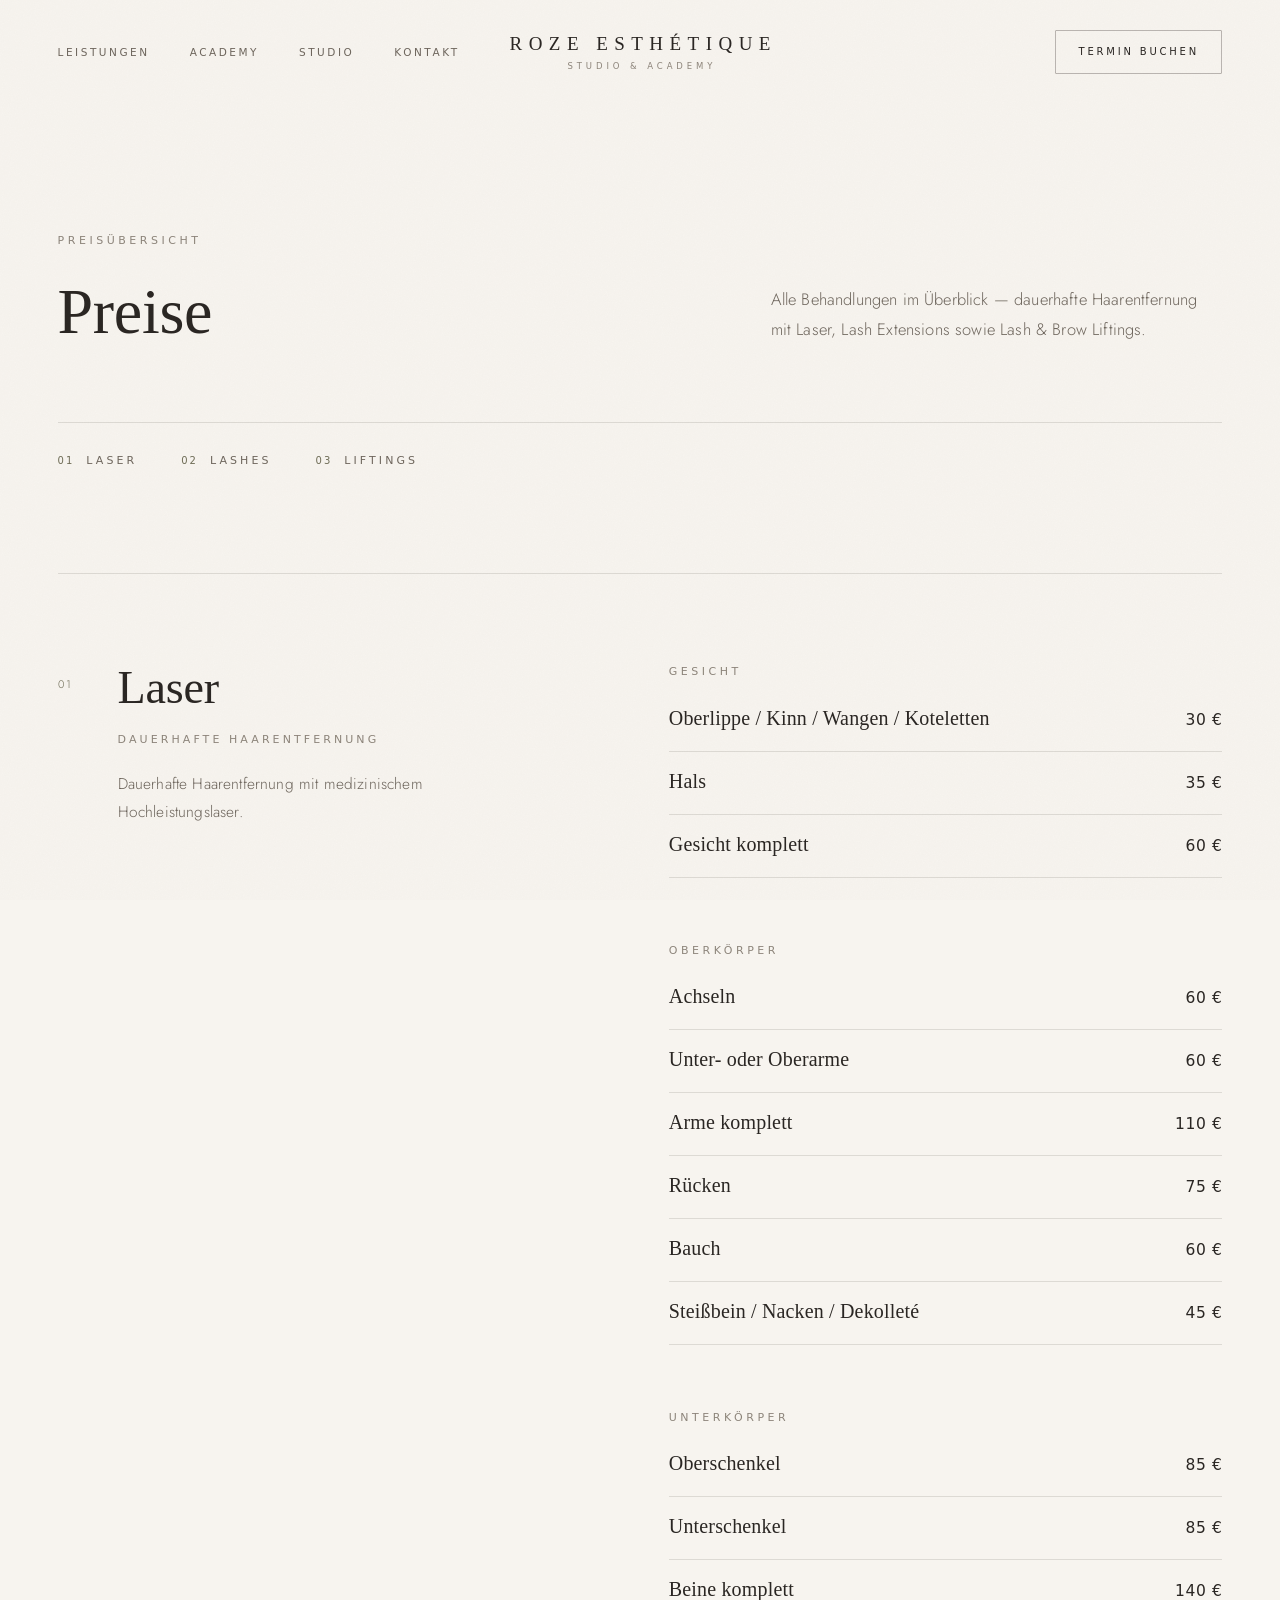
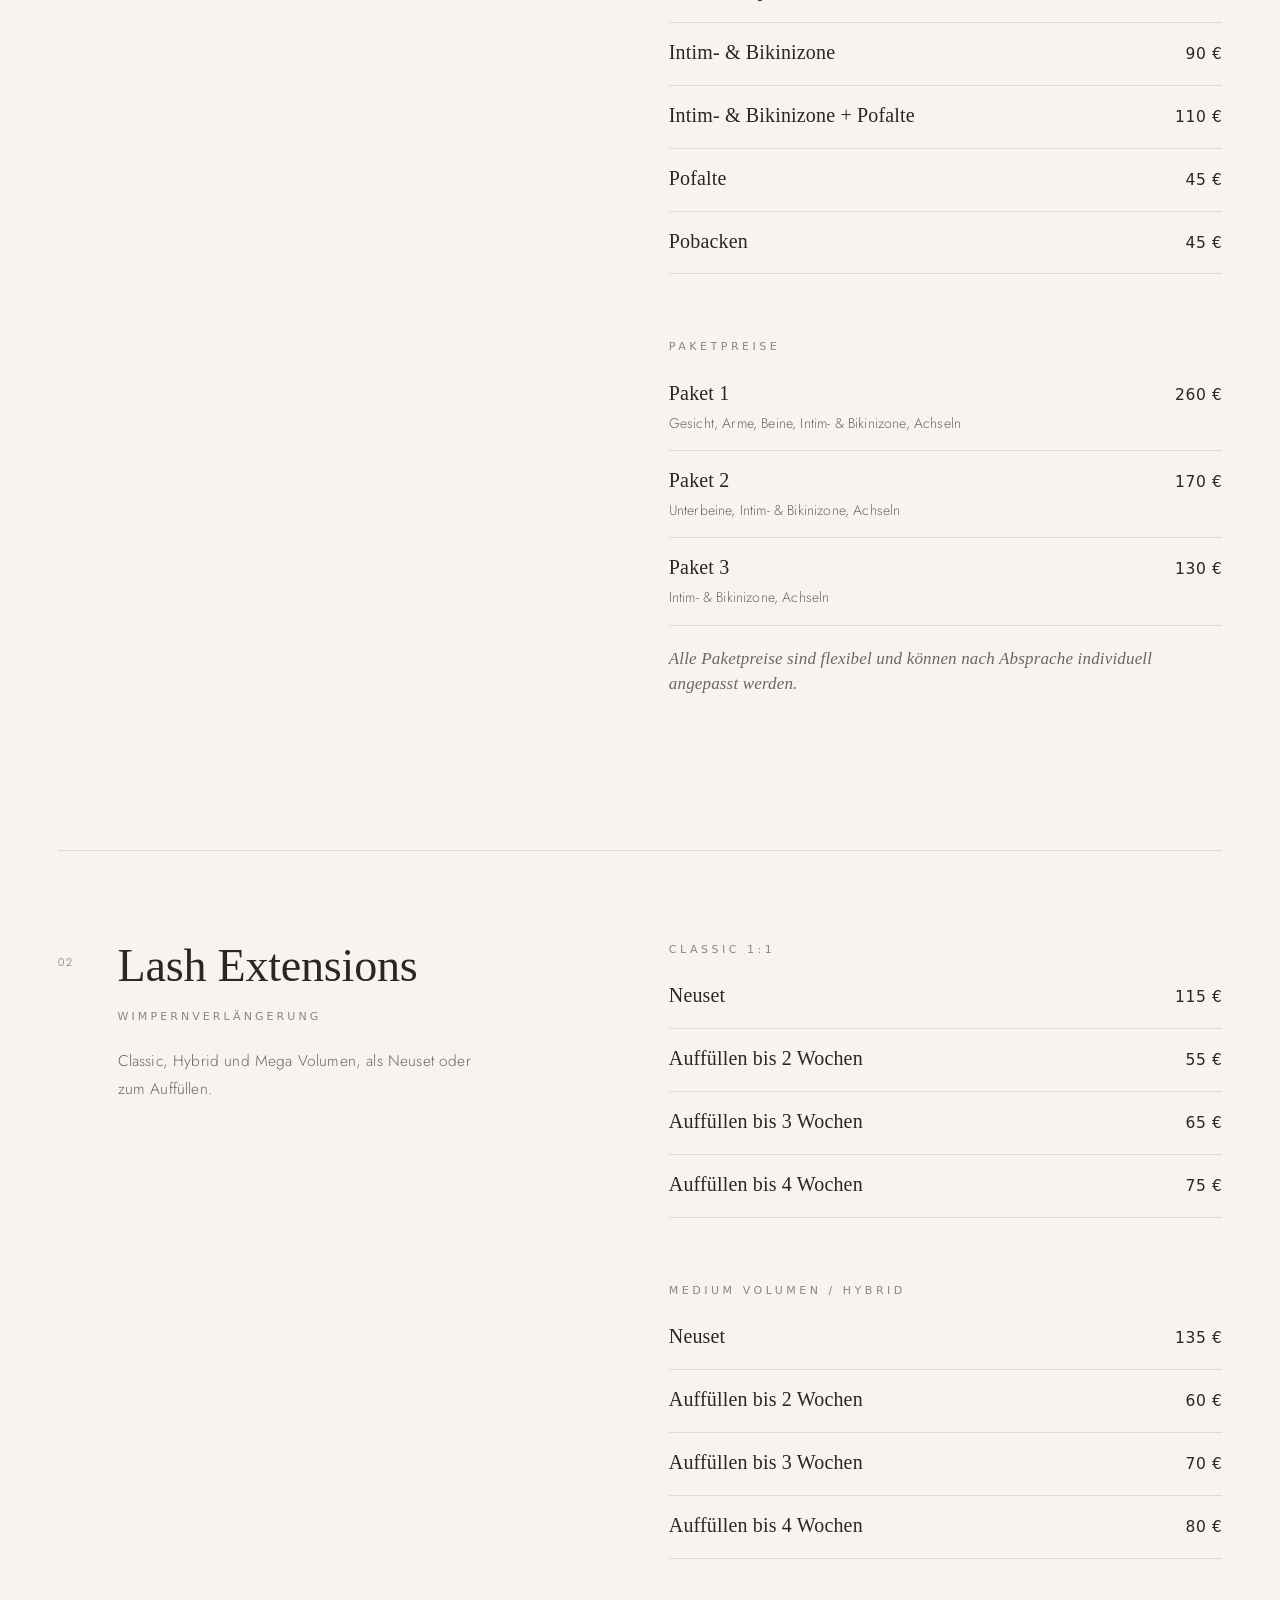
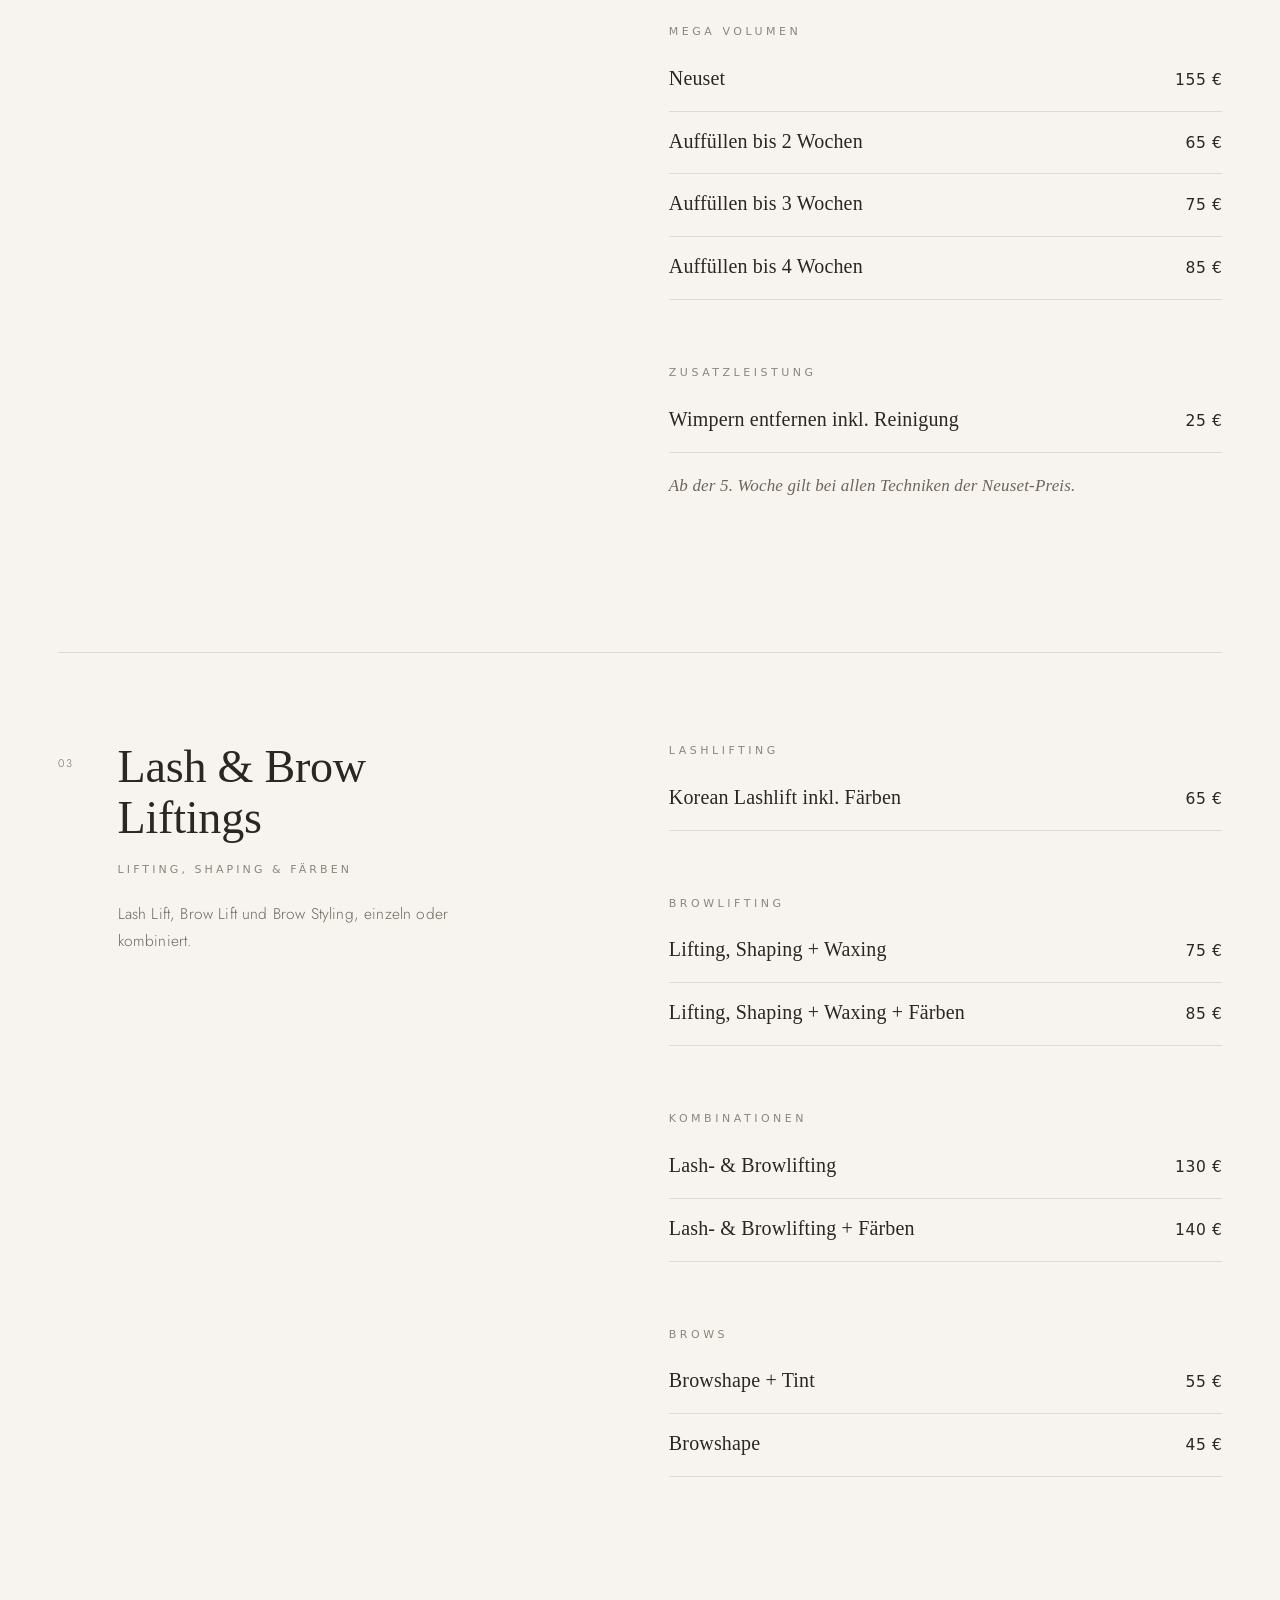
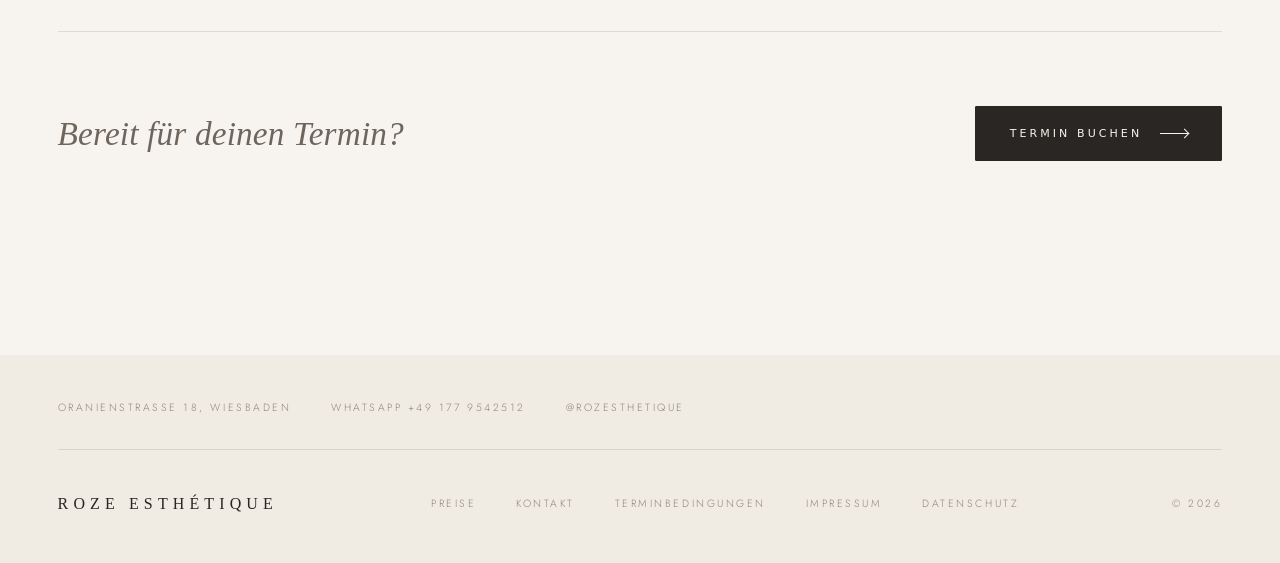
==== commit 7474b6c1: "Complete contact section with address, WhatsApp and Instagram - Kontakt: studio address (opens in ma" ====
--- a/preise.html
+++ b/preise.html
@@ -229,10 +229,14 @@
 
   <!-- Footer ============================================================ -->
   <footer class="site-footer">
+    <div class="container footer-contact">
+      <a href="https://www.google.com/maps/search/?api=1&amp;query=Oranienstra%C3%9Fe+18%2C+Wiesbaden" target="_blank" rel="noopener noreferrer">Oranienstraße 18, Wiesbaden</a>
+      <a href="https://wa.me/491779542512" target="_blank" rel="noopener noreferrer">WhatsApp +49 177 9542512</a>
+      <a href="https://www.instagram.com/rozesthetique/" target="_blank" rel="noopener noreferrer">@rozesthetique</a>
+    </div>
     <div class="container footer-inner">
       <span class="footer-brand">ROZE ESTHÉTIQUE</span>
       <nav class="footer-links" aria-label="Footer">
-        <a href="#">Instagram</a>
         <a href="preise.html" aria-current="page">Preise</a>
         <a href="index.html#kontakt">Kontakt</a>
         <a href="terminbedingungen.html">Terminbedingungen</a>
--- a/assets/css/style.css
+++ b/assets/css/style.css
@@ -1021,29 +1021,31 @@
 }
 
 .contact__details {
-  display: grid;
-  grid-template-columns: repeat(3, 1fr);
-  column-gap: var(--gutter);
   margin-top: clamp(5rem, 10vw, 9rem);
   border-top: 1px solid var(--line);
 }
 
+/* One quiet row per contact point: label, large value, small action hint */
 .contact__item {
-  padding-top: 2rem;
+  position: relative;
+  display: grid;
+  grid-template-columns: repeat(12, 1fr);
+  column-gap: var(--gutter);
+  align-items: baseline;
+  padding: clamp(2rem, 4vw, 3rem) 0;
+  border-bottom: 1px solid var(--line);
 }
 
 .contact__item .eyebrow {
-  margin-bottom: 0.9rem;
-}
-
-.contact__item p:not(.eyebrow),
-.contact__item a {
+  grid-column: 1 / span 3;
+}
+
+.contact__value {
+  grid-column: 4 / span 6;
+  justify-self: start;
   font-family: var(--serif);
-  font-size: 1.5rem;
-  line-height: 1.35;
-}
-
-.contact__item a {
+  font-size: clamp(1.75rem, 3.2vw, 2.75rem);
+  line-height: 1.2;
   background-image: linear-gradient(currentColor, currentColor);
   background-size: 0 1px;
   background-position: 0 100%;
@@ -1051,8 +1053,42 @@
   transition: background-size 0.7s var(--ease);
 }
 
-.contact__item a:hover {
+.contact__value:hover {
   background-size: 100% 1px;
+}
+
+/* The whole row is clickable through the value link */
+.contact__value::after {
+  content: "";
+  position: absolute;
+  inset: 0;
+}
+
+.contact__name {
+  display: block;
+  margin-bottom: 0.6rem;
+  font-family: var(--sans);
+  font-size: 0.6875rem;
+  font-weight: 400;
+  line-height: 1.6;
+  letter-spacing: 0.28em;
+  text-transform: uppercase;
+  color: var(--text-muted);
+}
+
+.contact__hint {
+  grid-column: 10 / span 3;
+  justify-self: end;
+  font-size: 0.6875rem;
+  font-weight: 400;
+  letter-spacing: 0.28em;
+  text-transform: uppercase;
+  color: var(--text-soft);
+  transition: color 0.4s var(--ease);
+}
+
+.contact__item:hover .contact__hint {
+  color: var(--anthracite);
 }
 
 /* Footer ------------------------------------------------------------------ */
@@ -1064,6 +1100,34 @@
   letter-spacing: 0.24em;
   text-transform: uppercase;
   color: var(--text-soft);
+}
+
+.footer-contact {
+  position: relative;
+  display: flex;
+  flex-wrap: wrap;
+  gap: 0.75rem 2.5rem;
+  padding-bottom: 2rem;
+  margin-bottom: 2.5rem;
+}
+
+/* Rule inside the gutters, like every other line on the site */
+.footer-contact::after {
+  content: "";
+  position: absolute;
+  left: var(--gutter);
+  right: var(--gutter);
+  bottom: 0;
+  height: 1px;
+  background: var(--line);
+}
+
+.footer-contact a {
+  transition: color 0.4s var(--ease);
+}
+
+.footer-contact a:hover {
+  color: var(--anthracite);
 }
 
 .footer-inner {
@@ -1548,8 +1612,22 @@
     padding-top: 0;
   }
 
-  .contact__details {
-    grid-template-columns: 1fr;
+  .contact__item {
+    grid-template-columns: 1fr auto;
+    row-gap: 0.9rem;
+  }
+  .contact__item .eyebrow {
+    grid-column: 1;
+  }
+  .contact__hint {
+    grid-column: 2;
+    grid-row: 1;
+  }
+  .contact__value {
+    grid-column: 1 / -1;
+  }
+  .footer-contact {
+    flex-direction: column;
   }
 }
 
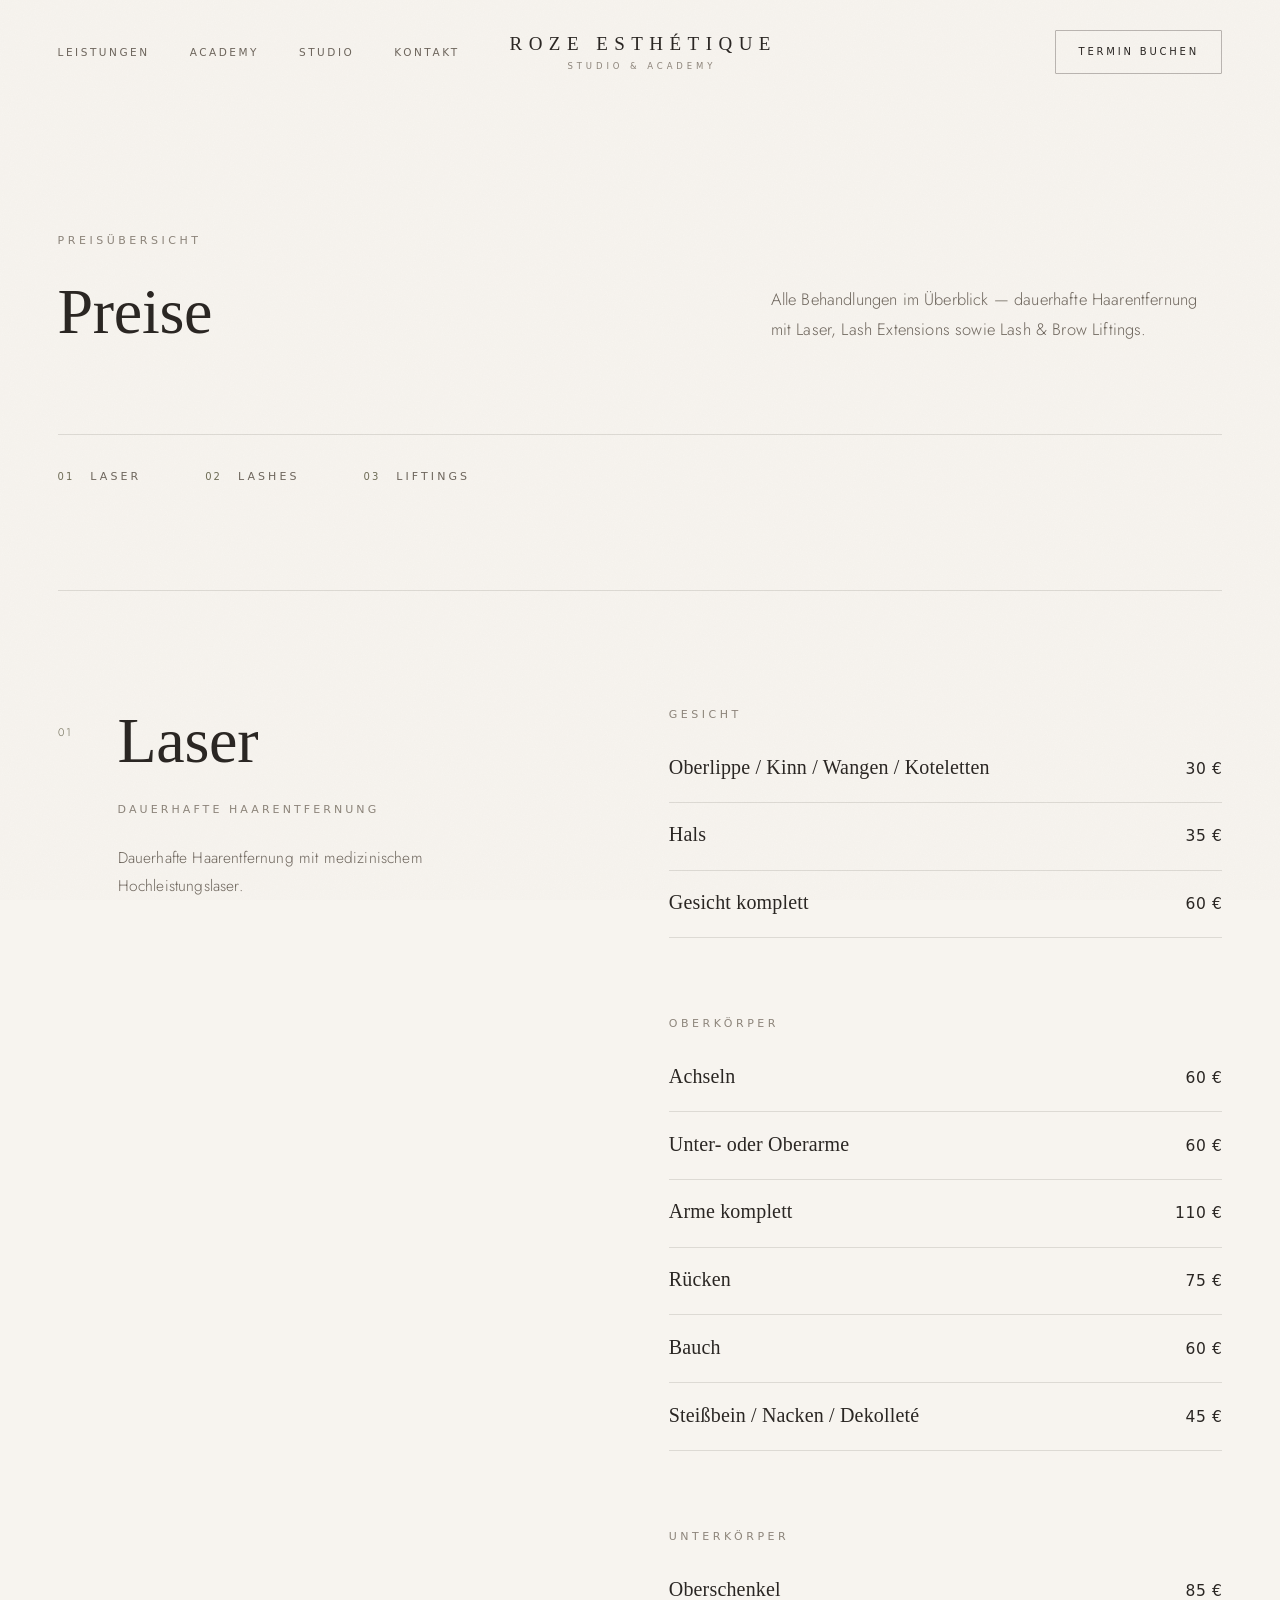
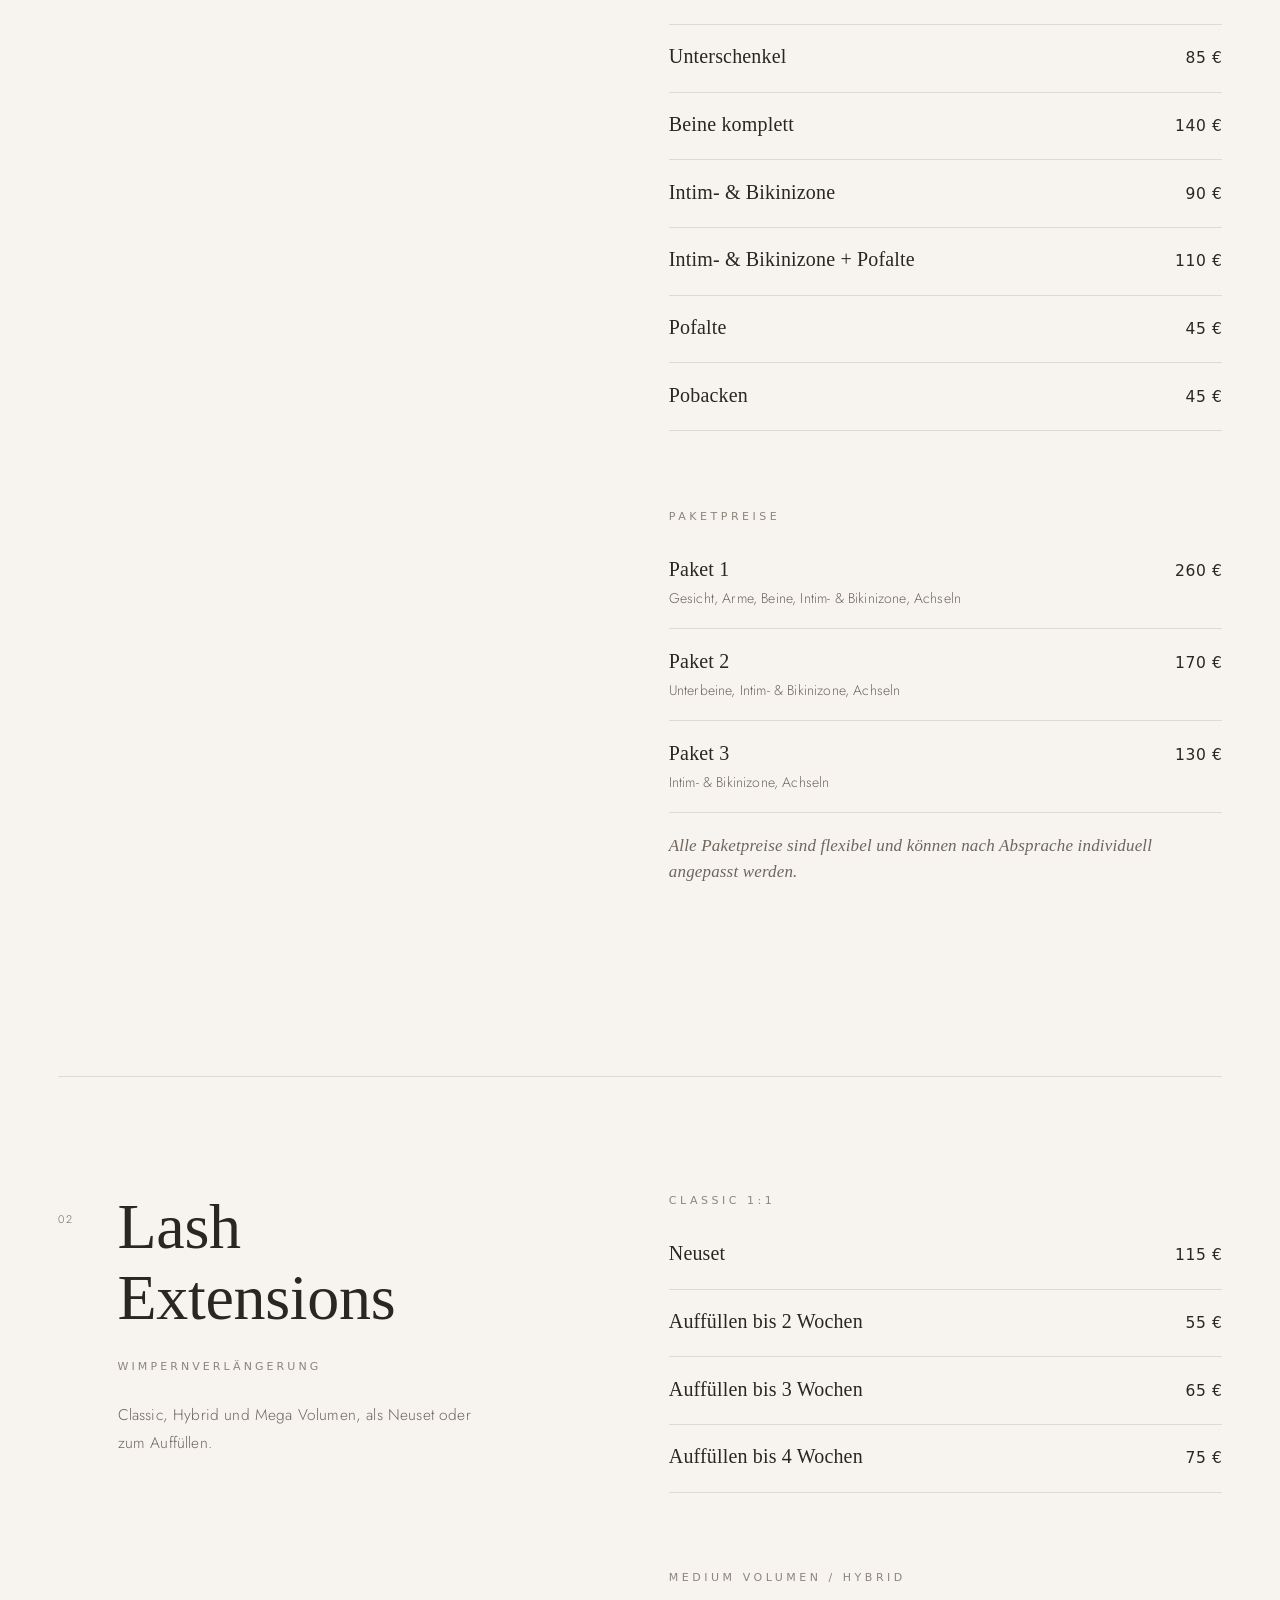
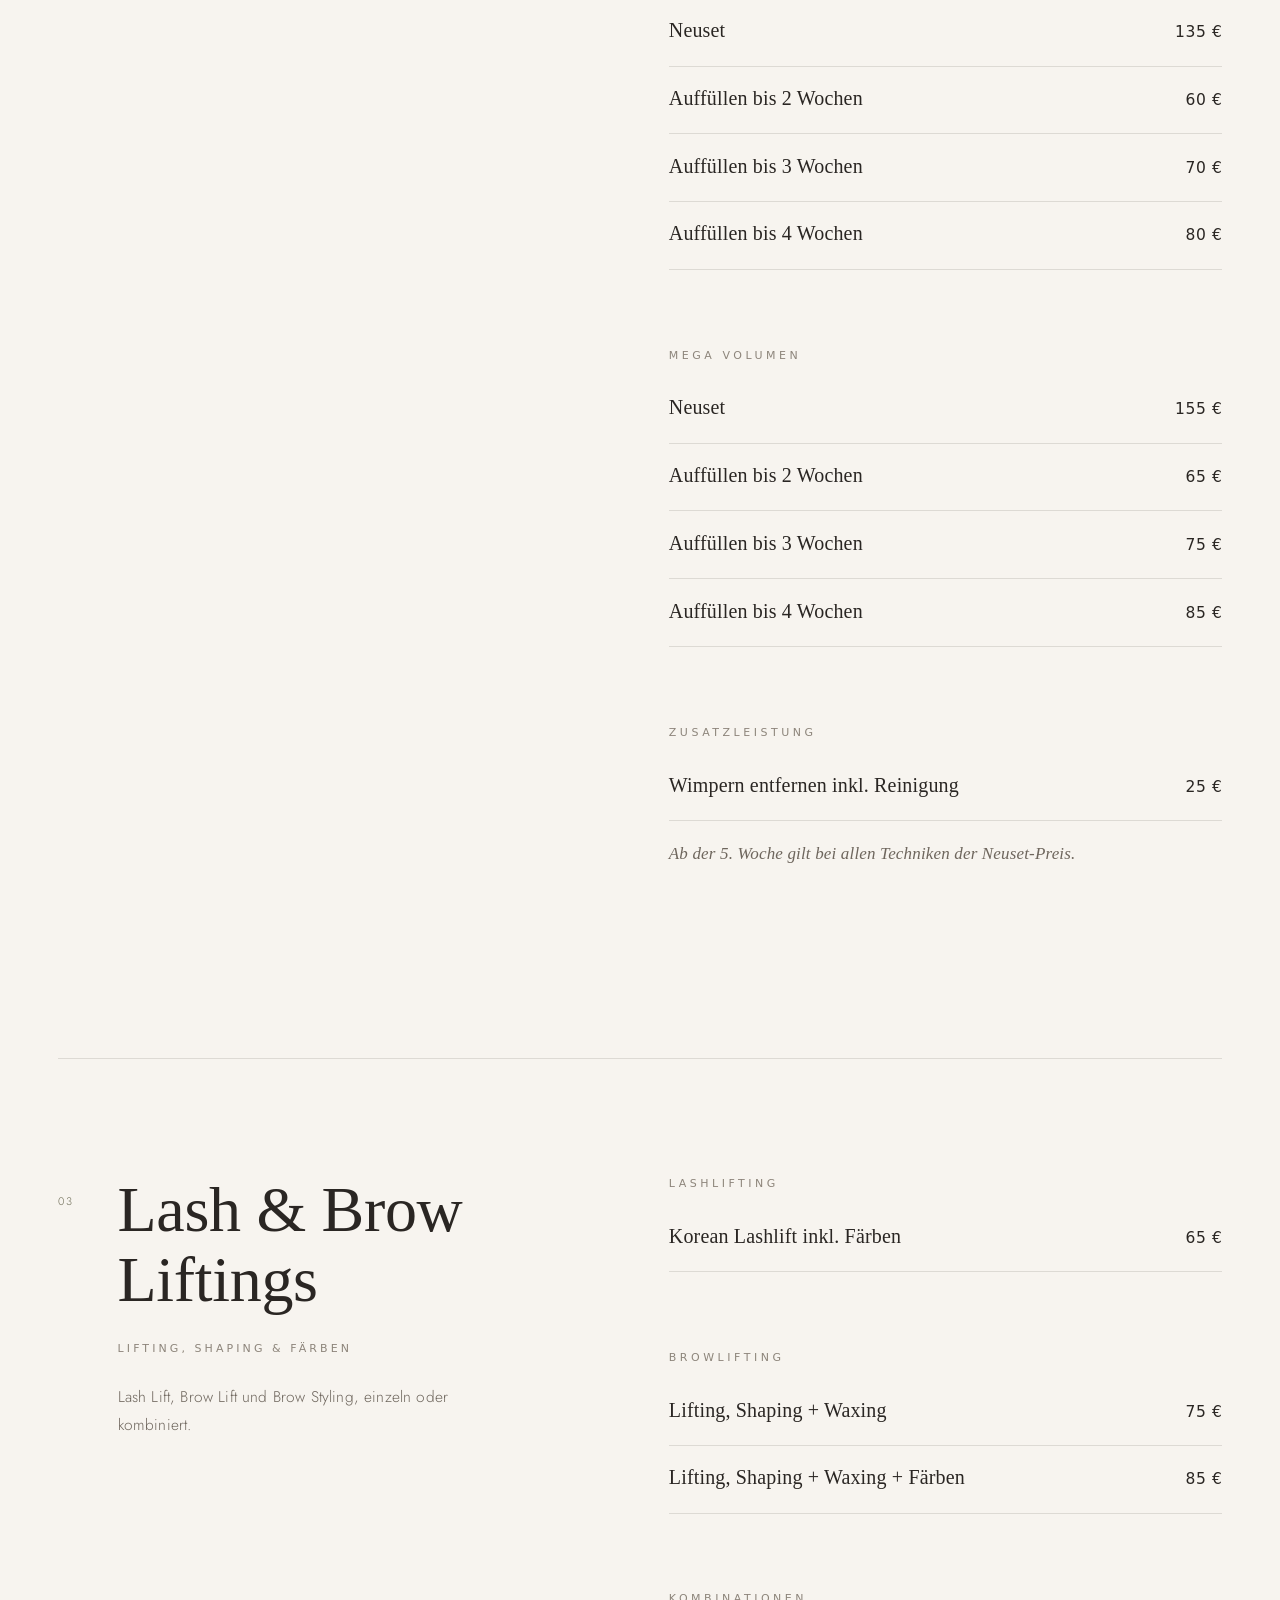
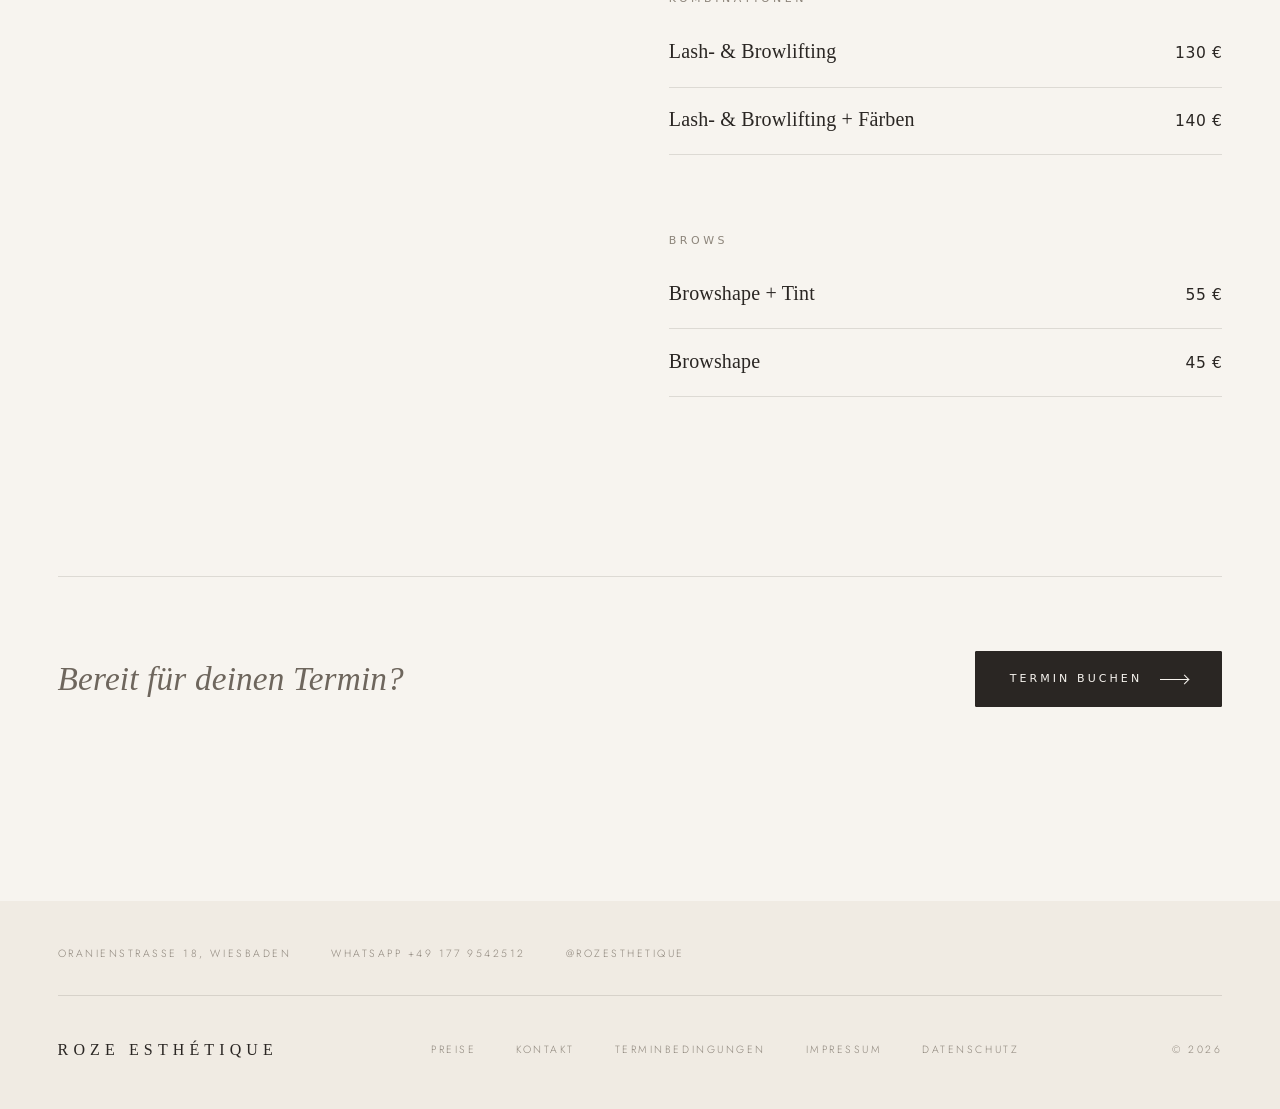
==== commit ee5299dc: "Price page: more air and hierarchy, cache-busting for CSS and JS - Stylesheet and script are linked " ====
--- a/preise.html
+++ b/preise.html
@@ -8,9 +8,9 @@
   <meta name="theme-color" content="#f7f4ef">
   <link rel="preload" href="assets/fonts/instrument-serif-latin-400-normal.woff2" as="font" type="font/woff2" crossorigin>
   <link rel="preload" href="assets/fonts/jost-latin-300-normal.woff2" as="font" type="font/woff2" crossorigin>
-  <link rel="stylesheet" href="assets/css/style.css">
+  <link rel="stylesheet" href="assets/css/style.css?v=20261013">
   <script>document.documentElement.classList.add("js");</script>
-  <script src="assets/js/main.js" defer></script>
+  <script src="assets/js/main.js?v=20261013" defer></script>
 </head>
 <body>
 
--- a/assets/css/style.css
+++ b/assets/css/style.css
@@ -1284,16 +1284,16 @@
 .price-jump {
   display: flex;
   flex-wrap: wrap;
-  gap: 1rem 2.75rem;
-  padding-top: 1.75rem;
-  margin-top: clamp(3rem, 6vw, 5rem);
+  gap: 1.25rem clamp(2.5rem, 5vw, 4.5rem);
+  padding-top: 2rem;
+  margin-top: clamp(3.5rem, 7vw, 6rem);
   border-top: 1px solid var(--line);
 }
 
 .price-jump a {
   display: inline-flex;
   align-items: baseline;
-  gap: 0.75rem;
+  gap: 1rem;
   font-size: 0.6875rem;
   font-weight: 400;
   letter-spacing: 0.28em;
@@ -1320,14 +1320,14 @@
   display: grid;
   grid-template-columns: repeat(12, 1fr);
   column-gap: var(--gutter);
-  row-gap: 2.5rem;
-  padding: clamp(3.5rem, 7vw, 6rem) 0;
+  row-gap: 3.5rem;
+  padding: clamp(4.5rem, 9vw, 8rem) 0;
   border-top: 1px solid var(--line);
   scroll-margin-top: 5rem;
 }
 
 .price-cat + .price-cat {
-  margin-top: clamp(2rem, 5vw, 4.5rem);
+  margin-top: clamp(3rem, 6vw, 5rem);
 }
 
 .price-cat__head {
@@ -1339,19 +1339,19 @@
 }
 
 .price-cat__num {
-  padding-top: 0.75rem;
+  padding-top: 1.1rem;
   font-size: 0.6875rem;
   letter-spacing: 0.2em;
   color: var(--olive);
 }
 
 .price-cat__title {
-  font-size: clamp(2.25rem, 3.6vw, 3.25rem);
+  font-size: clamp(2.75rem, 5vw, 4.5rem);
   line-height: 1.1;
 }
 
 .price-cat__sub {
-  margin-top: 1rem;
+  margin-top: 1.5rem;
   font-size: 0.6875rem;
   font-weight: 400;
   letter-spacing: 0.28em;
@@ -1360,7 +1360,7 @@
 }
 
 .price-cat__intro {
-  margin-top: 1.25rem;
+  margin-top: 1.5rem;
   font-size: 0.96875rem;
   color: var(--text-muted);
   max-width: 24em;
@@ -1371,11 +1371,11 @@
 }
 
 .price-group + .price-group {
-  margin-top: clamp(3rem, 5vw, 4rem);
+  margin-top: clamp(3.5rem, 6vw, 5rem);
 }
 
 .price-group__title {
-  margin-bottom: 0.5rem;
+  margin-bottom: 0.75rem;
   font-family: var(--sans);
   font-size: 0.6875rem;
   font-weight: 400;
@@ -1389,8 +1389,8 @@
   display: flex;
   justify-content: space-between;
   align-items: baseline;
-  gap: 1.5rem;
-  padding: 1rem 0;
+  gap: 2rem;
+  padding: 1.15rem 0;
   border-bottom: 1px solid var(--line);
 }
 
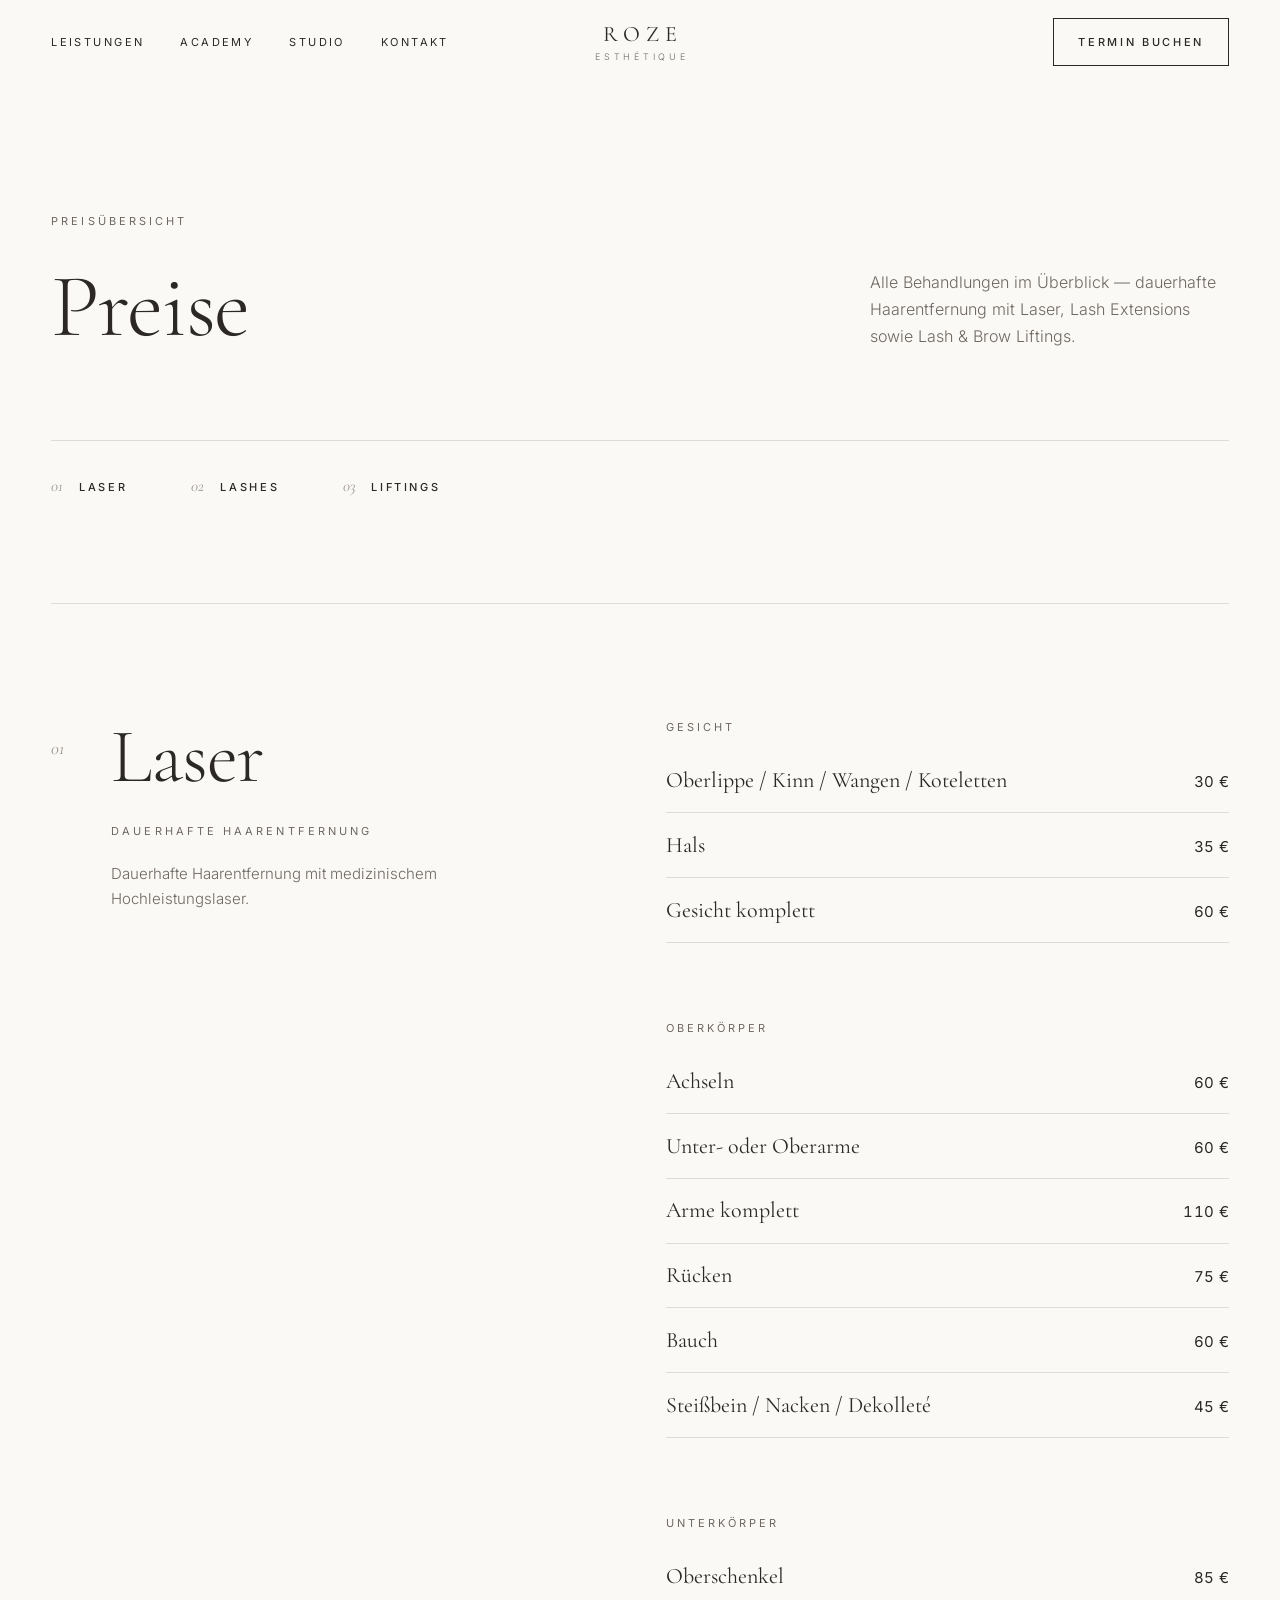
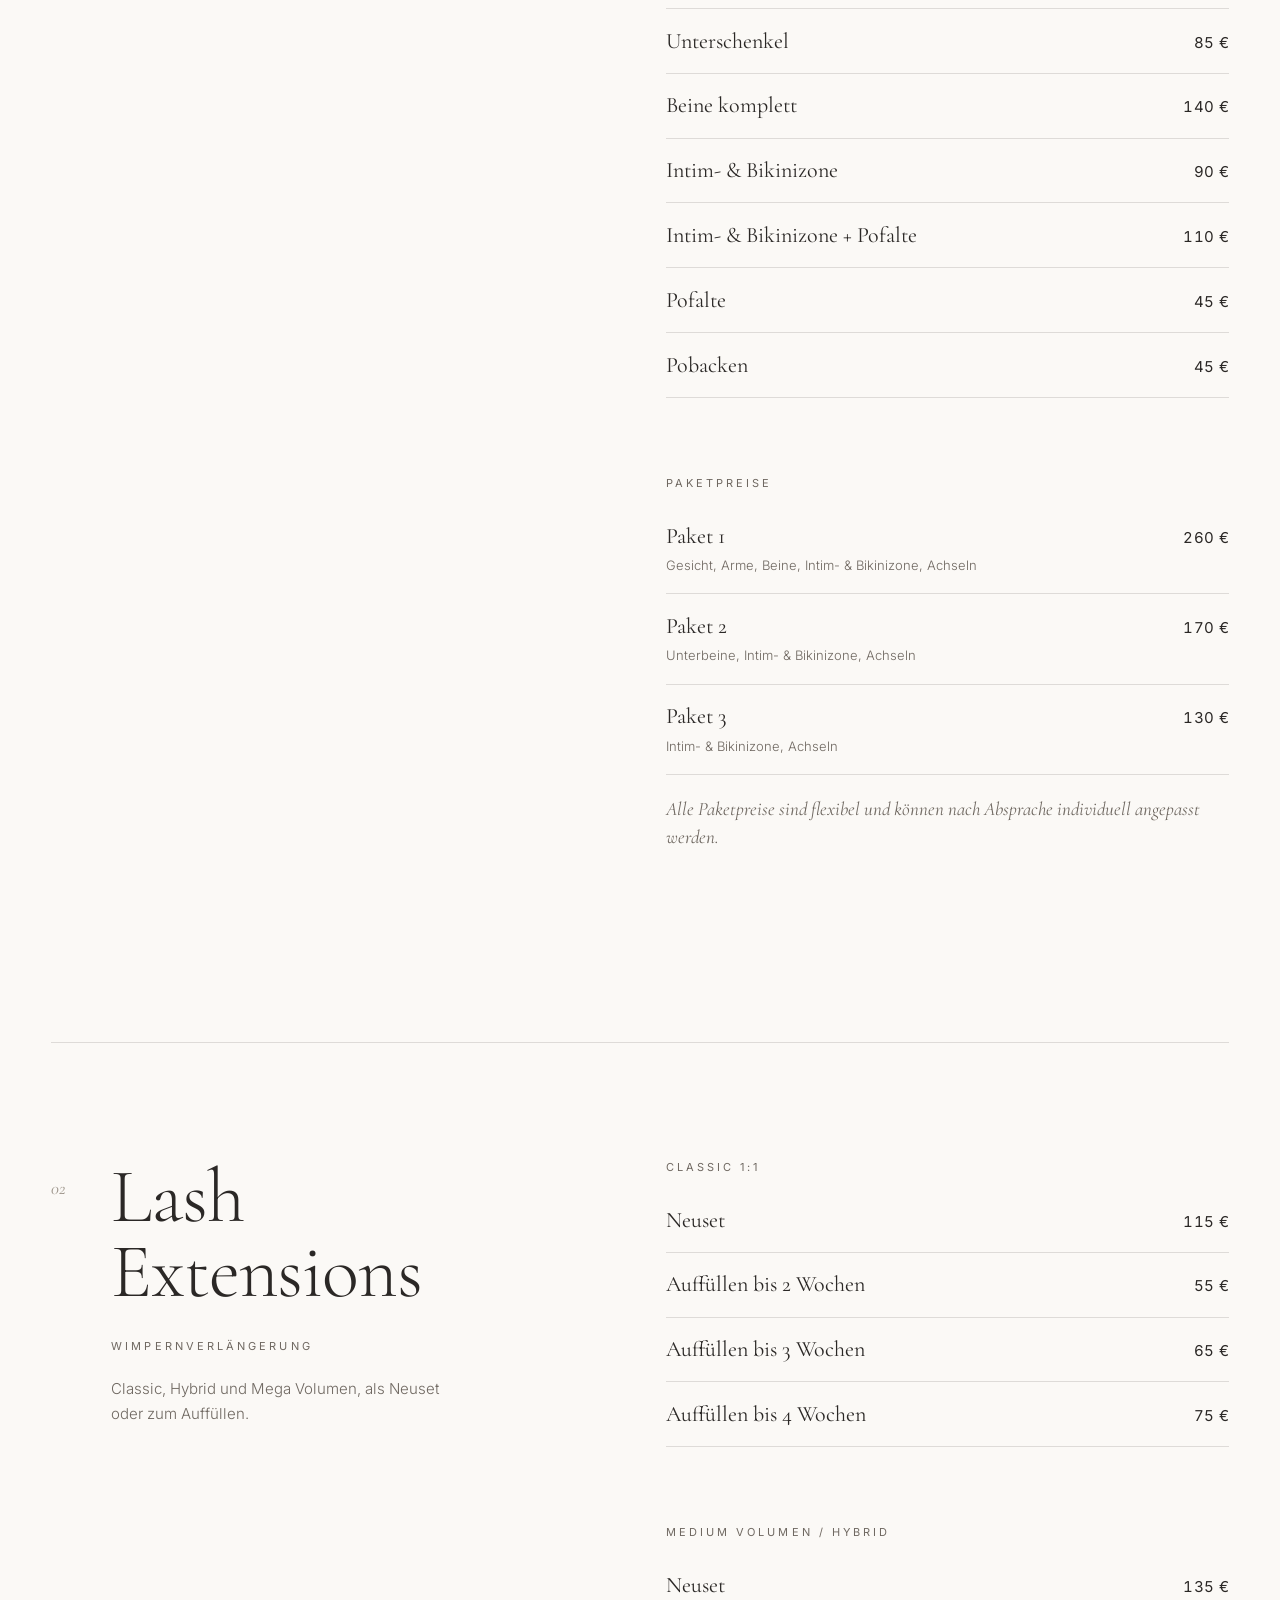
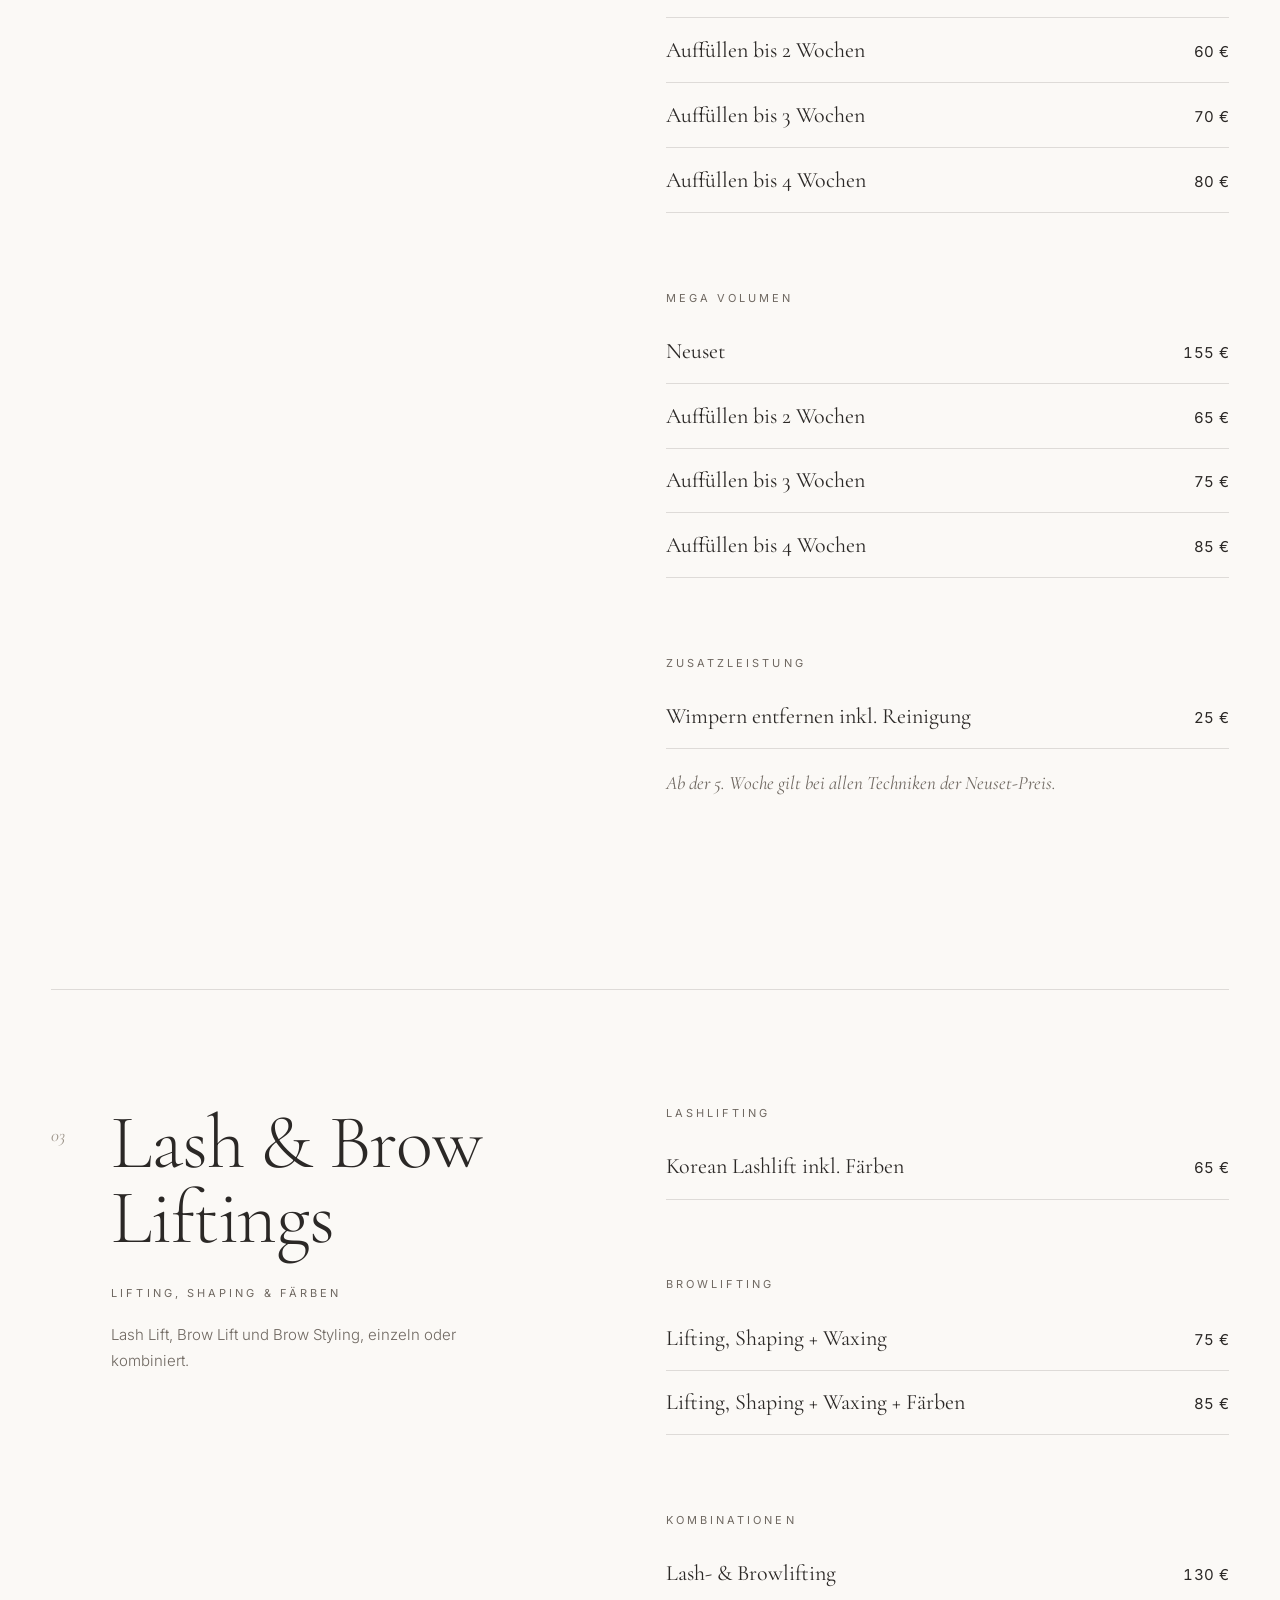
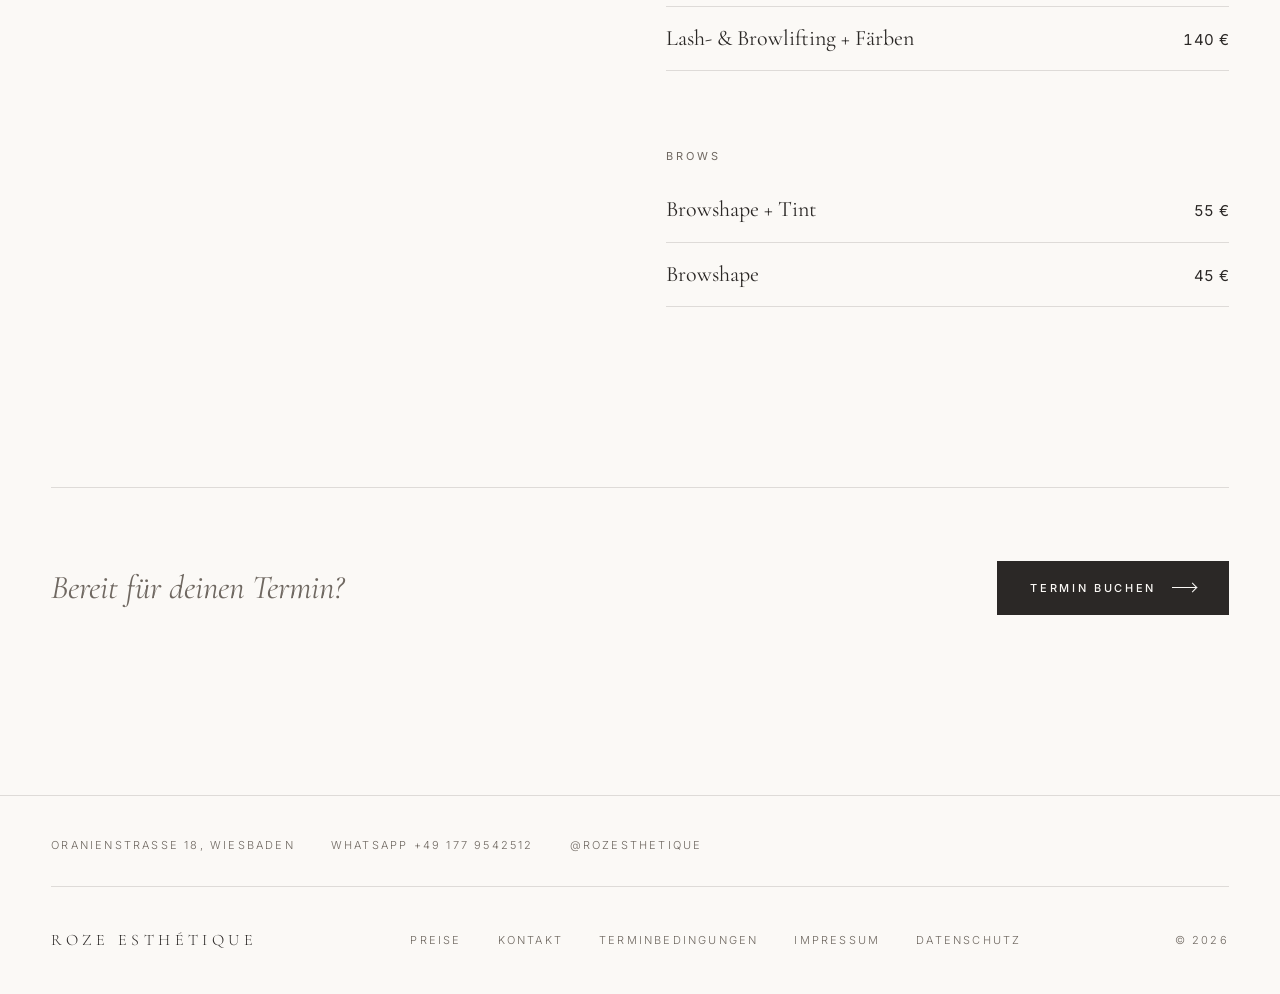
==== commit e303e01e: "Return to the editorial design, keep prices, contact and Terminbedingungen - Homepage markup and sty" ====
--- a/preise.html
+++ b/preise.html
@@ -5,12 +5,12 @@
   <meta name="viewport" content="width=device-width, initial-scale=1.0">
   <title>Preise | ROZE ESTHÉTIQUE</title>
   <meta name="description" content="Preise von ROZE ESTHÉTIQUE – Studio &amp; Academy: dauerhafte Haarentfernung mit Laser, Lash Extensions sowie Lash &amp; Brow Liftings.">
-  <meta name="theme-color" content="#f7f4ef">
-  <link rel="preload" href="assets/fonts/instrument-serif-latin-400-normal.woff2" as="font" type="font/woff2" crossorigin>
-  <link rel="preload" href="assets/fonts/jost-latin-300-normal.woff2" as="font" type="font/woff2" crossorigin>
-  <link rel="stylesheet" href="assets/css/style.css?v=20261013">
+  <meta name="theme-color" content="#fbf9f6">
+  <link rel="preload" href="assets/fonts/cormorant-garamond-latin-300-normal.woff2" as="font" type="font/woff2" crossorigin>
+  <link rel="preload" href="assets/fonts/inter-latin-300-normal.woff2" as="font" type="font/woff2" crossorigin>
+  <link rel="stylesheet" href="assets/css/style.css?v=20261014">
   <script>document.documentElement.classList.add("js");</script>
-  <script src="assets/js/main.js?v=20261013" defer></script>
+  <script src="assets/js/main.js?v=20261014" defer></script>
 </head>
 <body>
 
@@ -30,12 +30,12 @@
       </button>
 
       <a class="brand" href="index.html" aria-label="ROZE ESTHÉTIQUE – zur Startseite">
-        <span class="brand__name">ROZE ESTHÉTIQUE</span>
-        <span class="brand__sub">Studio &amp; Academy</span>
+        <span class="brand__name">ROZE</span>
+        <span class="brand__sub">Esthétique</span>
       </a>
 
       <div class="header-cta">
-        <a class="btn btn--sm" href="index.html#kontakt">Termin buchen</a>
+        <a class="btn" href="index.html#kontakt">Termin buchen</a>
       </div>
     </div>
   </header>
@@ -57,7 +57,7 @@
       <div class="container page-hero__inner">
         <div class="page-hero__head">
           <p class="eyebrow reveal">Preisübersicht</p>
-          <h1 class="page-hero__title reveal" id="page-title" style="--delay: .1s">Preise</h1>
+          <h1 class="display page-hero__title reveal" id="page-title" style="--delay: .1s">Preise</h1>
         </div>
         <p class="lead reveal" style="--delay: .2s">
           Alle Behandlungen im Überblick — dauerhafte Haarentfernung mit Laser, Lash Extensions sowie Lash &amp; Brow Liftings.
--- a/assets/css/style.css
+++ b/assets/css/style.css
@@ -1,42 +1,54 @@
 /* ==========================================================================
    ROZE ESTHÉTIQUE — studio & academy
-   Palette derived from the studio interior: travertine, linen, cream
-   upholstery, dark wood, black details, olive.
    ========================================================================== */
 
 /* Fonts (self-hosted, no external requests) ------------------------------- */
 
 @font-face {
-  font-family: "Instrument Serif";
-  src: url("../fonts/instrument-serif-latin-400-normal.woff2") format("woff2");
+  font-family: "Cormorant Garamond";
+  src: url("../fonts/cormorant-garamond-latin-300-normal.woff2") format("woff2");
+  font-weight: 300;
+  font-style: normal;
+  font-display: swap;
+}
+@font-face {
+  font-family: "Cormorant Garamond";
+  src: url("../fonts/cormorant-garamond-latin-400-normal.woff2") format("woff2");
   font-weight: 400;
   font-style: normal;
   font-display: swap;
 }
 @font-face {
-  font-family: "Instrument Serif";
-  src: url("../fonts/instrument-serif-latin-400-italic.woff2") format("woff2");
+  font-family: "Cormorant Garamond";
+  src: url("../fonts/cormorant-garamond-latin-400-italic.woff2") format("woff2");
   font-weight: 400;
   font-style: italic;
   font-display: swap;
 }
 @font-face {
-  font-family: "Jost";
-  src: url("../fonts/jost-latin-300-normal.woff2") format("woff2");
+  font-family: "Cormorant Garamond";
+  src: url("../fonts/cormorant-garamond-latin-500-normal.woff2") format("woff2");
+  font-weight: 500;
+  font-style: normal;
+  font-display: swap;
+}
+@font-face {
+  font-family: "Inter";
+  src: url("../fonts/inter-latin-300-normal.woff2") format("woff2");
   font-weight: 300;
   font-style: normal;
   font-display: swap;
 }
 @font-face {
-  font-family: "Jost";
-  src: url("../fonts/jost-latin-400-normal.woff2") format("woff2");
+  font-family: "Inter";
+  src: url("../fonts/inter-latin-400-normal.woff2") format("woff2");
   font-weight: 400;
   font-style: normal;
   font-display: swap;
 }
 @font-face {
-  font-family: "Jost";
-  src: url("../fonts/jost-latin-500-normal.woff2") format("woff2");
+  font-family: "Inter";
+  src: url("../fonts/inter-latin-500-normal.woff2") format("woff2");
   font-weight: 500;
   font-style: normal;
   font-display: swap;
@@ -45,42 +57,28 @@
 /* Tokens ------------------------------------------------------------------ */
 
 :root {
-  /* Light neutrals */
-  --ivory: #f7f4ef;        /* main background, warm off-white */
-  --cream: #f0ebe3;        /* cream upholstery */
-  --greige: #e8e2d8;       /* very light greige */
-  --linen: #e3dccf;        /* soft fabrics */
-  --travertine: #d9cfbf;   /* stone */
-  --stone: #c9bdab;        /* deeper stone */
-
-  /* Mid & dark neutrals */
-  --taupe: #9e917f;
-  --warm-grey: #847c72;
-  --wood: #5a4a3d;         /* dark wood */
-  --espresso: #2f2721;     /* darkest wood, academy background */
-  --anthracite: #2a2623;   /* text */
-  --black: #151311;
-
-  /* Accent — olive, used only in tiny doses */
-  --olive: #6f6d57;
-
-  --text: var(--anthracite);
-  --text-muted: #6e665d;
-  --text-soft: #8d857b;
-  --line: rgba(47, 39, 33, 0.13);
-  --line-strong: rgba(47, 39, 33, 0.3);
-
-  --serif: "Instrument Serif", "Times New Roman", serif;
-  --sans: "Jost", "Futura", "Century Gothic", system-ui, sans-serif;
-
-  --gutter: clamp(1rem, 4.5vw, 4.5rem);
-  --max: 1480px;
-  --section: clamp(7rem, 15vw, 13rem);
-
-  --ease: cubic-bezier(0.25, 0.6, 0.3, 1);
-
-  /* Subtle paper/stone grain */
-  --grain: url("data:image/svg+xml,%3Csvg xmlns='http://www.w3.org/2000/svg' width='220' height='220'%3E%3Cfilter id='n'%3E%3CfeTurbulence type='fractalNoise' baseFrequency='.85' numOctaves='3' stitchTiles='stitch'/%3E%3CfeColorMatrix values='0 0 0 0 0.18 0 0 0 0 0.15 0 0 0 0 0.12 0 0 0 0.55 0'/%3E%3C/filter%3E%3Crect width='100%25' height='100%25' filter='url(%23n)'/%3E%3C/svg%3E");
+  --warm-white: #fbf9f6;
+  --off-white: #f5f1eb;
+  --creme: #ece5da;
+  --greige: #d6cdc0;
+  --warm-grey: #9c948a;
+  --taupe: #7d7368;
+  --charcoal: #2b2826;
+  --black: #161514;
+
+  --text: var(--charcoal);
+  --text-muted: #6f6861;
+  --line: rgba(43, 40, 38, 0.14);
+  --line-strong: rgba(43, 40, 38, 0.32);
+
+  --serif: "Cormorant Garamond", "Times New Roman", serif;
+  --sans: "Inter", system-ui, -apple-system, "Helvetica Neue", Arial, sans-serif;
+
+  --gutter: clamp(1rem, 4vw, 3.5rem);
+  --max: 1440px;
+  --section: clamp(6rem, 14vw, 12rem);
+
+  --ease: cubic-bezier(0.22, 0.61, 0.36, 1);
 }
 
 /* Base -------------------------------------------------------------------- */
@@ -98,26 +96,14 @@
 
 body {
   margin: 0;
-  background: var(--ivory);
+  background: var(--warm-white);
   color: var(--text);
   font-family: var(--sans);
   font-weight: 300;
-  font-size: 1.03125rem;
-  line-height: 1.8;
-  letter-spacing: 0.01em;
+  font-size: 1rem;
+  line-height: 1.7;
   -webkit-font-smoothing: antialiased;
   text-rendering: optimizeLegibility;
-}
-
-/* Fine grain over the whole page, like natural stone and fabric */
-body::before {
-  content: "";
-  position: fixed;
-  inset: 0;
-  z-index: 100;
-  pointer-events: none;
-  background-image: var(--grain);
-  opacity: 0.045;
 }
 
 img {
@@ -140,20 +126,6 @@
   margin: 0;
 }
 
-h1,
-h2,
-h3 {
-  font-family: var(--serif);
-  font-weight: 400;
-  letter-spacing: -0.005em;
-  line-height: 1.05;
-}
-
-h2 em,
-h3 em {
-  font-style: italic;
-}
-
 ul,
 ol {
   padding: 0;
@@ -161,12 +133,12 @@
 }
 
 ::selection {
-  background: var(--linen);
+  background: var(--creme);
   color: var(--black);
 }
 
 :focus-visible {
-  outline: 1px solid var(--anthracite);
+  outline: 1px solid var(--charcoal);
   outline-offset: 4px;
 }
 
@@ -177,91 +149,97 @@
   padding: 0 var(--gutter);
 }
 
-/* Typography helpers ------------------------------------------------------ */
+.visually-hidden {
+  position: absolute;
+  width: 1px;
+  height: 1px;
+  overflow: hidden;
+  clip: rect(0 0 0 0);
+  white-space: nowrap;
+}
+
+/* Typography -------------------------------------------------------------- */
 
 .eyebrow {
-  font-family: var(--sans);
-  font-size: 0.6875rem;
-  font-weight: 400;
-  line-height: 1.6;
-  letter-spacing: 0.32em;
-  text-transform: uppercase;
-  color: var(--text-soft);
-}
-
-.lead {
-  font-size: 1.03125rem;
-  color: var(--text-muted);
-  max-width: 32em;
-}
-
-/* Buttons & links --------------------------------------------------------- */
-
-.btn {
-  display: inline-flex;
-  align-items: center;
-  gap: 1.1rem;
-  padding: 1.05rem 2.1rem;
-  border: 1px solid var(--anthracite);
-  border-radius: 1px;
   font-family: var(--sans);
   font-size: 0.6875rem;
   font-weight: 400;
   letter-spacing: 0.28em;
   text-transform: uppercase;
-  color: var(--anthracite);
+  color: var(--text-muted);
+}
+
+.display {
+  font-family: var(--serif);
+  font-weight: 300;
+  line-height: 0.98;
+  letter-spacing: -0.015em;
+}
+
+.display em {
+  font-style: italic;
+  font-weight: 400;
+}
+
+.lead {
+  font-size: clamp(1rem, 1.2vw, 1.0625rem);
+  color: var(--text-muted);
+  max-width: 34em;
+}
+
+/* Links & buttons --------------------------------------------------------- */
+
+.btn {
+  display: inline-flex;
+  align-items: center;
+  gap: 1rem;
+  padding: 1.05rem 2rem;
+  border: 1px solid var(--charcoal);
+  font-family: var(--sans);
+  font-size: 0.6875rem;
+  font-weight: 500;
+  letter-spacing: 0.24em;
+  text-transform: uppercase;
+  color: var(--charcoal);
   background: transparent;
-  transition: background-color 0.6s var(--ease), color 0.6s var(--ease), border-color 0.6s var(--ease);
+  transition: background-color 0.5s var(--ease), color 0.5s var(--ease), border-color 0.5s var(--ease);
 }
 
 .btn:hover {
-  background: var(--anthracite);
-  color: var(--ivory);
+  background: var(--charcoal);
+  color: var(--warm-white);
 }
 
 .btn--solid {
-  background: var(--anthracite);
-  color: var(--ivory);
+  background: var(--charcoal);
+  color: var(--warm-white);
 }
 
 .btn--solid:hover {
   background: transparent;
-  color: var(--anthracite);
+  color: var(--charcoal);
 }
 
 .btn--light {
-  border-color: rgba(240, 235, 227, 0.6);
-  color: var(--cream);
+  border-color: var(--warm-white);
+  color: var(--warm-white);
 }
 
 .btn--light:hover {
-  background: var(--cream);
-  border-color: var(--cream);
-  color: var(--espresso);
-}
-
-.btn--sm {
-  padding: 0.75rem 1.4rem;
-  font-size: 0.625rem;
-  border-color: var(--line-strong);
-}
-
-.btn--sm:hover {
-  border-color: var(--anthracite);
-}
-
-.btn .arrow,
-.service__arrow {
-  position: relative;
+  background: var(--warm-white);
+  color: var(--charcoal);
+}
+
+.btn .arrow {
   display: inline-block;
-  width: 1.75rem;
+  width: 1.5rem;
   height: 1px;
   background: currentColor;
-  transition: width 0.6s var(--ease);
-}
-
-.btn .arrow::after,
-.service__arrow::after {
+  position: relative;
+  transition: width 0.5s var(--ease);
+}
+
+.btn .arrow::after {
   content: "";
   position: absolute;
   right: 0;
@@ -274,16 +252,16 @@
 }
 
 .btn:hover .arrow {
-  width: 2.5rem;
+  width: 2.25rem;
 }
 
 .link-line {
   position: relative;
   display: inline-block;
-  padding-bottom: 0.4rem;
+  padding-bottom: 0.35rem;
   font-size: 0.6875rem;
-  font-weight: 400;
-  letter-spacing: 0.28em;
+  font-weight: 500;
+  letter-spacing: 0.24em;
   text-transform: uppercase;
 }
 
@@ -295,13 +273,12 @@
   width: 100%;
   height: 1px;
   background: currentColor;
-  opacity: 0.6;
   transform-origin: right;
-  transition: transform 0.7s var(--ease);
+  transition: transform 0.6s var(--ease);
 }
 
 .link-line:hover::after {
-  transform: scaleX(0.3);
+  transform: scaleX(0.35);
   transform-origin: left;
 }
 
@@ -313,50 +290,41 @@
 .media {
   position: relative;
   overflow: hidden;
-  background-color: var(--linen);
+  background: var(--creme);
 }
 
 .media img {
   width: 100%;
   height: 100%;
   object-fit: cover;
-  transition: transform 1.8s var(--ease);
+  transition: transform 1.6s var(--ease);
 }
 
 .media--portrait { aspect-ratio: 4 / 5; }
 .media--tall { aspect-ratio: 3 / 4; }
+.media--landscape { aspect-ratio: 3 / 2; }
 .media--square { aspect-ratio: 1 / 1; }
 
-/* Soft architecture: arched frame, like the studio's mirrors */
-.media--arch {
-  aspect-ratio: 3 / 4;
-  border-radius: 999px 999px 0 0;
-}
-
-.media--sand { background-color: var(--greige); }
-.media--linen { background-color: var(--linen); }
-.media--stone { background-color: var(--travertine); }
-.media--taupe { background-color: var(--stone); }
-.media--wood { background-color: #8a7765; }
-.media--umber { background-color: #4a3e35; }
+.media--tone-1 { background: var(--creme); }
+.media--tone-2 { background: var(--greige); }
+.media--tone-3 { background: #e3dbcf; }
+.media--tone-4 { background: #cfc5b8; }
+.media--tone-dark { background: #3a3632; }
 
 .media[data-label]::after {
   content: attr(data-label);
   position: absolute;
-  left: 50%;
-  bottom: 1.4rem;
-  transform: translateX(-50%);
-  white-space: nowrap;
+  left: 1.25rem;
+  bottom: 1.1rem;
   font-family: var(--sans);
-  font-size: 0.5625rem;
-  letter-spacing: 0.3em;
+  font-size: 0.625rem;
+  letter-spacing: 0.24em;
   text-transform: uppercase;
-  color: rgba(42, 38, 35, 0.42);
-}
-
-.media--wood[data-label]::after,
-.media--umber[data-label]::after {
-  color: rgba(240, 235, 227, 0.5);
+  color: rgba(43, 40, 38, 0.5);
+}
+
+.media--tone-dark[data-label]::after {
+  color: rgba(251, 249, 246, 0.45);
 }
 
 .media:has(img)::after {
@@ -365,7 +333,7 @@
 
 a:hover .media img,
 .media:hover img {
-  transform: scale(1.03);
+  transform: scale(1.035);
 }
 
 /* Header ------------------------------------------------------------------ */
@@ -374,14 +342,14 @@
   position: fixed;
   inset: 0 0 auto 0;
   z-index: 50;
+  transition: background-color 0.5s var(--ease), border-color 0.5s var(--ease);
   border-bottom: 1px solid transparent;
-  transition: background-color 0.6s var(--ease), border-color 0.6s var(--ease);
 }
 
 .site-header.is-scrolled {
-  background: rgba(247, 244, 239, 0.94);
-  backdrop-filter: blur(12px);
-  -webkit-backdrop-filter: blur(12px);
+  background: rgba(251, 249, 246, 0.92);
+  backdrop-filter: blur(10px);
+  -webkit-backdrop-filter: blur(10px);
   border-bottom-color: var(--line);
 }
 
@@ -389,12 +357,7 @@
   display: grid;
   grid-template-columns: 1fr auto 1fr;
   align-items: center;
-  height: 6.5rem;
-  transition: height 0.6s var(--ease);
-}
-
-.is-scrolled .header-inner {
-  height: 5rem;
+  height: 5.25rem;
 }
 
 .brand {
@@ -406,53 +369,46 @@
 .brand__name {
   display: block;
   font-family: var(--serif);
-  font-size: 1.1875rem;
-  letter-spacing: 0.34em;
-  margin-right: -0.34em;
-  white-space: nowrap;
+  font-size: 1.375rem;
+  font-weight: 400;
+  letter-spacing: 0.28em;
+  margin-right: -0.28em;
 }
 
 .brand__sub {
   display: block;
-  margin-top: 0.55rem;
-  font-size: 0.53125rem;
-  font-weight: 400;
-  letter-spacing: 0.46em;
-  margin-right: -0.46em;
+  margin-top: 0.4rem;
+  font-size: 0.5625rem;
+  letter-spacing: 0.42em;
+  margin-right: -0.42em;
   text-transform: uppercase;
-  color: var(--text-soft);
+  color: var(--text-muted);
 }
 
 .nav {
   display: flex;
-  gap: 2.5rem;
+  gap: 2.25rem;
 }
 
 .nav a {
   position: relative;
-  font-size: 0.65625rem;
+  font-size: 0.6875rem;
   font-weight: 400;
-  letter-spacing: 0.24em;
+  letter-spacing: 0.22em;
   text-transform: uppercase;
-  color: var(--text-muted);
-  transition: color 0.4s var(--ease);
 }
 
 .nav a::after {
   content: "";
   position: absolute;
   left: 0;
-  bottom: -0.4rem;
+  bottom: -0.35rem;
   width: 100%;
   height: 1px;
   background: currentColor;
   transform: scaleX(0);
   transform-origin: left;
-  transition: transform 0.6s var(--ease);
-}
-
-.nav a:hover {
-  color: var(--anthracite);
+  transition: transform 0.5s var(--ease);
 }
 
 .nav a:hover::after {
@@ -461,6 +417,10 @@
 
 .header-cta {
   justify-self: end;
+}
+
+.header-cta .btn {
+  padding: 0.85rem 1.5rem;
 }
 
 .menu-toggle {
@@ -472,7 +432,7 @@
   border: 0;
   background: none;
   cursor: pointer;
-  color: var(--anthracite);
+  color: var(--charcoal);
 }
 
 .menu-toggle span {
@@ -481,7 +441,7 @@
   height: 1px;
   margin: 0.4rem 0;
   background: currentColor;
-  transition: transform 0.4s var(--ease);
+  transition: transform 0.4s var(--ease), opacity 0.3s;
 }
 
 .menu-open .menu-toggle span:first-child {
@@ -500,7 +460,7 @@
   flex-direction: column;
   justify-content: center;
   padding: 6rem var(--gutter) 3rem;
-  background: var(--ivory);
+  background: var(--warm-white);
   opacity: 0;
   visibility: hidden;
   transition: opacity 0.5s var(--ease), visibility 0.5s;
@@ -523,8 +483,8 @@
   display: block;
   padding: 1.1rem 0;
   font-family: var(--serif);
-  font-size: 2.125rem;
-  line-height: 1.2;
+  font-size: 2.25rem;
+  font-weight: 300;
 }
 
 .mobile-menu .btn {
@@ -538,7 +498,7 @@
   position: relative;
   min-height: 100vh;
   min-height: 100svh;
-  padding-top: 6.5rem;
+  padding-top: 5.25rem;
   display: flex;
   flex-direction: column;
 }
@@ -549,8 +509,8 @@
   grid-template-columns: repeat(12, 1fr);
   column-gap: var(--gutter);
   align-items: center;
-  padding-top: clamp(2rem, 5vh, 4rem);
-  padding-bottom: clamp(2.5rem, 6vh, 5rem);
+  padding-top: clamp(2rem, 6vh, 5rem);
+  padding-bottom: clamp(2rem, 6vh, 5rem);
 }
 
 .hero__content {
@@ -560,58 +520,41 @@
 }
 
 .hero__content .eyebrow {
-  margin-bottom: 2.25rem;
-}
-
-.hero__brand {
-  font-size: clamp(2.75rem, 5.2vw, 5rem);
-  line-height: 1;
-  letter-spacing: 0.1em;
-}
-
-.hero__brand span {
+  margin-bottom: 2.5rem;
+}
+
+.hero__title {
+  font-size: clamp(3.5rem, 8.4vw, 8.5rem);
+}
+
+.hero__title span {
   display: block;
 }
 
-.hero__brand span + span {
-  margin-top: 0.12em;
-}
-
-.hero__rule {
-  display: block;
-  width: 4.5rem;
-  height: 1px;
-  margin: 2.5rem 0 2rem;
-  background: var(--olive);
-  opacity: 0.6;
-}
-
-.hero__tagline {
-  font-family: var(--serif);
-  font-size: clamp(1.375rem, 2vw, 1.75rem);
-  line-height: 1.35;
-  color: var(--text-muted);
-  max-width: 22em;
-}
-
-.hero__tagline em {
-  color: var(--anthracite);
+.hero__title .indent {
+  padding-left: 0.9em;
 }
 
 .hero__disciplines {
   display: flex;
   flex-wrap: wrap;
-  gap: 0.5rem 0.9rem;
-  margin-top: 2.25rem;
-  font-size: 0.65625rem;
-  letter-spacing: 0.3em;
+  align-items: center;
+  gap: 0.75rem 1.25rem;
+  margin-top: 2.75rem;
+  font-size: 0.6875rem;
+  letter-spacing: 0.26em;
   text-transform: uppercase;
-  color: var(--text-soft);
+  color: var(--text-muted);
 }
 
 .hero__disciplines li + li::before {
-  content: "·";
-  margin-right: 0.9rem;
+  content: "";
+  display: inline-block;
+  width: 1.5rem;
+  height: 1px;
+  margin-right: 1.25rem;
+  vertical-align: middle;
+  background: var(--line-strong);
 }
 
 .hero__actions {
@@ -619,40 +562,30 @@
   flex-wrap: wrap;
   align-items: center;
   gap: 1.5rem 2.5rem;
-  margin-top: 3rem;
+  margin-top: 3.25rem;
 }
 
 .hero__visual {
-  grid-column: 7 / span 6;
+  grid-column: 8 / span 5;
   position: relative;
-  display: flex;
-  justify-content: flex-end;
-  padding: clamp(1.25rem, 3vh, 2.5rem) 0;
-}
-
-/* A quiet stone-coloured wall niche behind the arch */
-.hero__niche {
+}
+
+.hero__visual .media {
+  aspect-ratio: 4 / 5;
+  max-height: calc(100svh - 12rem);
+  width: 100%;
+}
+
+.hero__visual-note {
   position: absolute;
-  top: 0;
-  bottom: 0;
-  right: calc(var(--gutter) * -1);
-  width: 62%;
-  background-color: var(--cream);
-}
-
-.hero__visual .media--arch {
-  position: relative;
-  width: min(72%, calc((100svh - 19rem) * 0.75));
-  margin-right: 9%;
-}
-
-.hero__detail {
-  position: absolute;
-  left: 0;
-  bottom: 12%;
-  width: 30%;
-  aspect-ratio: 4 / 5;
-  outline: clamp(0.5rem, 1vw, 0.875rem) solid var(--ivory);
+  left: calc(var(--gutter) * -1 - 3rem);
+  bottom: 2.5rem;
+  writing-mode: vertical-rl;
+  transform: rotate(180deg);
+  font-size: 0.625rem;
+  letter-spacing: 0.3em;
+  text-transform: uppercase;
+  color: var(--text-muted);
 }
 
 .hero__footer {
@@ -663,9 +596,9 @@
   padding-bottom: 1.75rem;
   border-top: 1px solid var(--line);
   font-size: 0.625rem;
-  letter-spacing: 0.3em;
+  letter-spacing: 0.26em;
   text-transform: uppercase;
-  color: var(--text-soft);
+  color: var(--text-muted);
 }
 
 .scroll-cue {
@@ -686,8 +619,8 @@
   content: "";
   position: absolute;
   inset: 0;
-  background: var(--anthracite);
-  animation: cue 3.2s var(--ease) infinite;
+  background: var(--charcoal);
+  animation: cue 2.8s var(--ease) infinite;
 }
 
 @keyframes cue {
@@ -710,43 +643,46 @@
 
 .statement .eyebrow {
   grid-column: 1 / span 3;
-  padding-top: 0.75rem;
+  padding-top: 0.9rem;
 }
 
 .statement__text {
   grid-column: 4 / span 8;
   font-family: var(--serif);
-  font-size: clamp(1.75rem, 3vw, 2.75rem);
-  line-height: 1.25;
+  font-weight: 300;
+  font-size: clamp(1.875rem, 3.6vw, 3.375rem);
+  line-height: 1.18;
+  letter-spacing: -0.01em;
 }
 
 .statement__text em {
-  color: var(--wood);
+  font-style: italic;
+  color: var(--taupe);
 }
 
 /* Section heads ----------------------------------------------------------- */
 
 .section-head {
-  display: flex;
-  flex-wrap: wrap;
-  justify-content: space-between;
-  align-items: flex-end;
-  gap: 2rem var(--gutter);
-  padding-bottom: 2.25rem;
-  margin-bottom: clamp(3.5rem, 8vw, 7rem);
+  display: grid;
+  grid-template-columns: repeat(12, 1fr);
+  column-gap: var(--gutter);
+  align-items: end;
+  padding-bottom: 2rem;
+  margin-bottom: clamp(3rem, 7vw, 6rem);
   border-bottom: 1px solid var(--line);
 }
 
-.section-head .eyebrow {
-  margin-bottom: 1.25rem;
-}
-
 .section-head__title {
-  font-size: clamp(2.75rem, 5vw, 4.5rem);
+  grid-column: 1 / span 7;
+  font-size: clamp(2.75rem, 6vw, 5.5rem);
 }
 
 .section-head__aside {
-  max-width: 24em;
+  grid-column: 9 / span 4;
+}
+
+.section-head__aside .eyebrow {
+  margin-bottom: 1rem;
 }
 
 /* Services ---------------------------------------------------------------- */
@@ -759,7 +695,7 @@
   display: grid;
   grid-template-columns: repeat(12, 1fr);
   column-gap: var(--gutter);
-  row-gap: clamp(4.5rem, 10vw, 9rem);
+  row-gap: clamp(4rem, 9vw, 8rem);
 }
 
 .service {
@@ -767,55 +703,73 @@
 }
 
 .service:nth-child(1) { grid-column: 1 / span 6; }
-.service:nth-child(2) { grid-column: 8 / span 5; margin-top: clamp(6rem, 16vw, 15rem); }
+.service:nth-child(2) { grid-column: 8 / span 5; margin-top: clamp(6rem, 16vw, 14rem); }
 .service:nth-child(3) { grid-column: 2 / span 5; }
 .service:nth-child(4) { grid-column: 7 / span 6; margin-top: clamp(4rem, 10vw, 9rem); }
 
 .service__meta {
   display: grid;
-  grid-template-columns: 2.75rem 1fr auto;
-  align-items: start;
-  gap: 1rem;
+  grid-template-columns: auto 1fr auto;
+  align-items: baseline;
+  gap: 1.5rem;
   padding-top: 1.75rem;
-  margin-top: 1.75rem;
-  border-top: 1px solid var(--line);
 }
 
 .service__index {
-  padding-top: 0.55rem;
-  font-size: 0.6875rem;
-  letter-spacing: 0.2em;
-  color: var(--olive);
+  font-family: var(--serif);
+  font-style: italic;
+  font-size: 1.125rem;
+  color: var(--warm-grey);
 }
 
 .service__title {
-  font-size: clamp(2rem, 3vw, 2.75rem);
-  line-height: 1.1;
+  font-family: var(--serif);
+  font-weight: 300;
+  font-size: clamp(2.25rem, 4vw, 3.5rem);
+  line-height: 1;
+  letter-spacing: 0.02em;
+  text-transform: uppercase;
 }
 
 .service__desc {
-  margin-top: 0.6rem;
-  font-size: 0.96875rem;
-  color: var(--text-muted);
-  max-width: 26em;
-}
-
-.service__arrow {
-  margin-top: 1.4rem;
-  color: var(--text-soft);
-}
-
-.service:hover .service__arrow {
+  grid-column: 2 / span 2;
+  margin-top: 0.25rem;
+  font-size: 0.9375rem;
+  color: var(--text-muted);
+}
+
+.service__more {
+  align-self: center;
   width: 2.75rem;
-  color: var(--anthracite);
+  height: 2.75rem;
+  border: 1px solid var(--line-strong);
+  border-radius: 50%;
+  display: grid;
+  place-items: center;
+  transition: background-color 0.5s var(--ease), border-color 0.5s var(--ease), color 0.5s var(--ease);
+}
+
+.service__more::before {
+  content: "";
+  width: 7px;
+  height: 7px;
+  border-top: 1px solid currentColor;
+  border-right: 1px solid currentColor;
+  transform: translateX(-1px) rotate(45deg);
+}
+
+.service:hover .service__more {
+  background: var(--charcoal);
+  border-color: var(--charcoal);
+  color: var(--warm-white);
 }
 
 /* Studio ------------------------------------------------------------------ */
 
 .studio {
-  --surface: var(--greige);
+  --surface: var(--off-white);
   padding: var(--section) 0;
-  background-color: var(--greige);
+  background: var(--off-white);
 }
 
 .studio__grid {
@@ -826,33 +780,35 @@
 }
 
 .studio__images {
-  grid-column: 1 / span 6;
+  grid-column: 1 / span 7;
   display: grid;
-  grid-template-columns: repeat(6, 1fr);
+  grid-template-columns: repeat(7, 1fr);
   column-gap: var(--gutter);
 }
 
 .studio__images .media:first-child {
-  grid-column: 1 / span 4;
+  grid-column: 1 / span 5;
 }
 
 .studio__images .media:last-child {
-  grid-column: 4 / span 3;
-  margin-top: -32%;
-  outline: clamp(0.5rem, 1vw, 0.875rem) solid var(--greige);
+  grid-column: 4 / span 4;
+  margin-top: -28%;
+  border: clamp(0.5rem, 1.2vw, 1rem) solid var(--off-white);
+  border-right: 0;
+  border-bottom: 0;
 }
 
 .studio__content {
-  grid-column: 8 / span 5;
-  padding-top: clamp(2rem, 9vw, 8rem);
+  grid-column: 9 / span 4;
+  padding-top: clamp(2rem, 8vw, 7rem);
 }
 
 .studio__content .eyebrow {
-  margin-bottom: 1.75rem;
+  margin-bottom: 2rem;
 }
 
 .studio__title {
-  font-size: clamp(2.5rem, 4vw, 3.75rem);
+  font-size: clamp(2.5rem, 4.6vw, 4.25rem);
   margin-bottom: 2rem;
 }
 
@@ -866,18 +822,18 @@
   justify-content: space-between;
   align-items: baseline;
   gap: 1rem;
-  padding: 1.1rem 0;
+  padding: 1.05rem 0;
   border-bottom: 1px solid var(--line);
 }
 
 .values__name {
   font-family: var(--serif);
   font-size: 1.375rem;
+  font-weight: 400;
 }
 
 .values__note {
   font-size: 0.8125rem;
-  letter-spacing: 0.02em;
   color: var(--text-muted);
   text-align: right;
 }
@@ -886,35 +842,33 @@
   display: grid;
   grid-template-columns: 2fr 1fr 1.4fr;
   gap: var(--gutter);
-  margin-top: clamp(4.5rem, 10vw, 9rem);
+  margin-top: clamp(4rem, 9vw, 8rem);
 }
 
 .studio__strip .media {
-  height: clamp(14rem, 26vw, 25rem);
+  aspect-ratio: auto;
+  height: clamp(14rem, 28vw, 26rem);
 }
 
 /* Academy ----------------------------------------------------------------- */
 
 .academy {
-  --surface: var(--espresso);
+  --surface: var(--charcoal);
   padding: var(--section) 0;
-  background-color: var(--espresso);
-  color: var(--cream);
-}
-
-.academy .eyebrow {
-  color: rgba(240, 235, 227, 0.55);
-}
-
+  background: var(--charcoal);
+  color: var(--off-white);
+}
+
+.academy .eyebrow,
 .academy .lead {
-  color: rgba(240, 235, 227, 0.68);
+  color: rgba(245, 241, 235, 0.62);
 }
 
 .academy__grid {
   display: grid;
   grid-template-columns: repeat(12, 1fr);
   column-gap: var(--gutter);
-  row-gap: 4.5rem;
+  row-gap: 4rem;
   align-items: end;
 }
 
@@ -923,24 +877,20 @@
 }
 
 .academy__intro .eyebrow {
-  margin-bottom: 1.75rem;
+  margin-bottom: 2rem;
 }
 
 .academy__title {
-  font-size: clamp(2.75rem, 5.5vw, 5rem);
+  font-size: clamp(3rem, 7vw, 6.5rem);
   margin-bottom: 2.25rem;
 }
 
 .academy__title em {
-  color: var(--travertine);
+  color: var(--greige);
 }
 
 .academy__visual {
   grid-column: 8 / span 5;
-}
-
-.academy .media[data-label]::after {
-  color: rgba(240, 235, 227, 0.45);
 }
 
 .courses {
@@ -948,28 +898,31 @@
   display: grid;
   grid-template-columns: repeat(3, 1fr);
   column-gap: var(--gutter);
-  border-top: 1px solid rgba(240, 235, 227, 0.16);
+  border-top: 1px solid rgba(245, 241, 235, 0.18);
 }
 
 .course {
-  padding-top: 2.25rem;
+  padding: 2.25rem 0 0;
 }
 
 .course__num {
   font-family: var(--serif);
   font-style: italic;
   font-size: 1.125rem;
-  color: var(--taupe);
+  color: var(--warm-grey);
 }
 
 .course__title {
-  margin: 0.9rem 0 0.75rem;
-  font-size: clamp(1.625rem, 2.2vw, 2rem);
+  margin: 1rem 0 0.75rem;
+  font-family: var(--serif);
+  font-weight: 300;
+  font-size: clamp(1.625rem, 2.4vw, 2.125rem);
+  line-height: 1.1;
 }
 
 .course__text {
-  font-size: 0.96875rem;
-  color: rgba(240, 235, 227, 0.62);
+  font-size: 0.9375rem;
+  color: rgba(245, 241, 235, 0.62);
   max-width: 24em;
 }
 
@@ -981,39 +934,35 @@
   align-items: center;
   gap: 2rem;
   padding-top: 3rem;
-  border-top: 1px solid rgba(240, 235, 227, 0.16);
+  border-top: 1px solid rgba(245, 241, 235, 0.18);
 }
 
 .academy__cta p {
   font-family: var(--serif);
   font-style: italic;
-  font-size: clamp(1.25rem, 1.8vw, 1.5rem);
-  color: var(--travertine);
+  font-size: clamp(1.25rem, 2vw, 1.625rem);
+  color: var(--greige);
 }
 
 /* Contact ----------------------------------------------------------------- */
 
 .contact {
-  padding: var(--section) 0 clamp(4.5rem, 8vw, 7rem);
+  padding: var(--section) 0 clamp(4rem, 8vw, 7rem);
 }
 
 .contact__top {
   text-align: center;
-  max-width: 52rem;
+  max-width: 56rem;
   margin: 0 auto;
 }
 
 .contact__top .eyebrow {
-  margin-bottom: 1.75rem;
+  margin-bottom: 2rem;
 }
 
 .contact__title {
-  font-size: clamp(3rem, 7vw, 6.25rem);
-  margin-bottom: 2rem;
-}
-
-.contact__title em {
-  color: var(--wood);
+  font-size: clamp(3.25rem, 9vw, 8.5rem);
+  margin-bottom: 2.25rem;
 }
 
 .contact__top .lead {
@@ -1044,13 +993,14 @@
   grid-column: 4 / span 6;
   justify-self: start;
   font-family: var(--serif);
-  font-size: clamp(1.75rem, 3.2vw, 2.75rem);
-  line-height: 1.2;
+  font-weight: 300;
+  font-size: clamp(1.875rem, 3.4vw, 3rem);
+  line-height: 1.15;
   background-image: linear-gradient(currentColor, currentColor);
   background-size: 0 1px;
   background-position: 0 100%;
   background-repeat: no-repeat;
-  transition: background-size 0.7s var(--ease);
+  transition: background-size 0.6s var(--ease);
 }
 
 .contact__value:hover {
@@ -1066,7 +1016,7 @@
 
 .contact__name {
   display: block;
-  margin-bottom: 0.6rem;
+  margin-bottom: 0.75rem;
   font-family: var(--sans);
   font-size: 0.6875rem;
   font-weight: 400;
@@ -1080,33 +1030,33 @@
   grid-column: 10 / span 3;
   justify-self: end;
   font-size: 0.6875rem;
-  font-weight: 400;
-  letter-spacing: 0.28em;
-  text-transform: uppercase;
-  color: var(--text-soft);
-  transition: color 0.4s var(--ease);
-}
-
-.contact__item:hover .contact__hint {
-  color: var(--anthracite);
-}
-
-/* Footer ------------------------------------------------------------------ */
-
-.site-footer {
-  padding: 2.75rem 0;
-  background: var(--cream);
-  font-size: 0.65625rem;
+  font-weight: 500;
   letter-spacing: 0.24em;
   text-transform: uppercase;
-  color: var(--text-soft);
+  color: var(--warm-grey);
+  transition: color 0.4s var(--ease);
+}
+
+.contact__item:hover .contact__hint {
+  color: var(--charcoal);
+}
+
+/* Footer ------------------------------------------------------------------ */
+
+.site-footer {
+  border-top: 1px solid var(--line);
+  padding: 2.5rem 0;
+  font-size: 0.6875rem;
+  letter-spacing: 0.2em;
+  text-transform: uppercase;
+  color: var(--text-muted);
 }
 
 .footer-contact {
   position: relative;
   display: flex;
   flex-wrap: wrap;
-  gap: 0.75rem 2.5rem;
+  gap: 0.75rem 2.25rem;
   padding-bottom: 2rem;
   margin-bottom: 2.5rem;
 }
@@ -1122,12 +1072,8 @@
   background: var(--line);
 }
 
-.footer-contact a {
-  transition: color 0.4s var(--ease);
-}
-
 .footer-contact a:hover {
-  color: var(--anthracite);
+  color: var(--charcoal);
 }
 
 .footer-inner {
@@ -1141,28 +1087,24 @@
 .footer-brand {
   font-family: var(--serif);
   font-size: 1rem;
-  letter-spacing: 0.32em;
-  color: var(--anthracite);
+  letter-spacing: 0.28em;
+  color: var(--charcoal);
 }
 
 .footer-links {
   display: flex;
   flex-wrap: wrap;
-  gap: 1rem 2.5rem;
-}
-
-.footer-links a {
-  transition: color 0.4s var(--ease);
+  gap: 1rem 2.25rem;
 }
 
 .footer-links a:hover {
-  color: var(--anthracite);
-}
-
-/* Text pages (e.g. Terminbedingungen) ------------------------------------- */
+  color: var(--charcoal);
+}
+
+/* Text pages (Terminbedingungen, Preise) ---------------------------------- */
 
 .page-hero {
-  padding: calc(6.5rem + clamp(4rem, 10vw, 9rem)) 0 clamp(4rem, 8vw, 7rem);
+  padding: calc(5.25rem + clamp(4rem, 10vw, 9rem)) 0 clamp(4rem, 8vw, 7rem);
 }
 
 .page-hero__inner {
@@ -1178,15 +1120,15 @@
 }
 
 .page-hero__head .eyebrow {
-  margin-bottom: 1.75rem;
+  margin-bottom: 2rem;
 }
 
 .page-hero__title {
-  font-size: clamp(2.75rem, 5vw, 4.5rem);
+  font-size: clamp(3.25rem, 7vw, 6.5rem);
 }
 
 .page-hero__inner .lead {
-  grid-column: 8 / span 5;
+  grid-column: 9 / span 4;
 }
 
 .terms {
@@ -1206,18 +1148,25 @@
   border-bottom: 1px solid var(--line);
 }
 
+.term__num,
+.price-cat__num {
+  font-family: var(--serif);
+  font-style: italic;
+  font-size: 1.125rem;
+  color: var(--warm-grey);
+}
+
 .term__num {
   grid-column: 1 / span 1;
-  padding-top: 0.6rem;
-  font-size: 0.6875rem;
-  letter-spacing: 0.2em;
-  color: var(--olive);
+  padding-top: 0.4rem;
 }
 
 .term__title {
   grid-column: 2 / span 5;
-  font-size: clamp(2rem, 3vw, 2.75rem);
-  line-height: 1.1;
+  font-family: var(--serif);
+  font-weight: 300;
+  font-size: clamp(2.25rem, 3.6vw, 3.25rem);
+  line-height: 1.05;
 }
 
 .term__body {
@@ -1234,11 +1183,12 @@
 }
 
 .term__body .values__name {
-  font-size: 1.1875rem;
+  font-size: 1.25rem;
   color: var(--text);
 }
 
-.page-closing {
+.page-closing,
+.price-closing {
   display: flex;
   flex-wrap: wrap;
   justify-content: space-between;
@@ -1247,35 +1197,15 @@
   margin-top: clamp(4rem, 8vw, 7rem);
 }
 
-.page-closing p {
+.page-closing p,
+.price-closing p {
   font-family: var(--serif);
   font-style: italic;
-  font-size: clamp(1.375rem, 2vw, 1.75rem);
-  color: var(--text-muted);
-}
-
-@media (max-width: 900px) {
-  .page-hero {
-    padding-top: calc(4.75rem + 4rem);
-  }
-  .page-hero__inner,
-  .term {
-    grid-template-columns: 1fr;
-  }
-  .page-hero__head,
-  .page-hero__inner .lead,
-  .term__num,
-  .term__title,
-  .term__body {
-    grid-column: 1 / -1;
-  }
-  .term__num {
-    padding-top: 0;
-  }
-}
-
-/* Prices ------------------------------------------------------------------
-   Quiet list layout: service left, price right, fine rules, no boxes.      */
+  font-size: clamp(1.625rem, 2.6vw, 2.25rem);
+  color: var(--text-muted);
+}
+
+/* Prices: service left, price right, fine rules, no boxes */
 
 .section-head__aside .link-line {
   margin-top: 1.5rem;
@@ -1295,21 +1225,24 @@
   align-items: baseline;
   gap: 1rem;
   font-size: 0.6875rem;
+  font-weight: 500;
+  letter-spacing: 0.24em;
+  text-transform: uppercase;
+  transition: color 0.4s var(--ease);
+}
+
+.price-jump a span {
+  font-family: var(--serif);
+  font-style: italic;
+  font-size: 1rem;
   font-weight: 400;
-  letter-spacing: 0.28em;
-  text-transform: uppercase;
-  color: var(--text-muted);
-  transition: color 0.4s var(--ease);
-}
-
-.price-jump a span {
-  font-size: 0.625rem;
-  letter-spacing: 0.2em;
-  color: var(--olive);
+  letter-spacing: 0;
+  text-transform: none;
+  color: var(--warm-grey);
 }
 
 .price-jump a:hover {
-  color: var(--anthracite);
+  color: var(--text-muted);
 }
 
 .prices {
@@ -1323,7 +1256,7 @@
   row-gap: 3.5rem;
   padding: clamp(4.5rem, 9vw, 8rem) 0;
   border-top: 1px solid var(--line);
-  scroll-margin-top: 5rem;
+  scroll-margin-top: 4.5rem;
 }
 
 .price-cat + .price-cat {
@@ -1339,29 +1272,29 @@
 }
 
 .price-cat__num {
-  padding-top: 1.1rem;
-  font-size: 0.6875rem;
-  letter-spacing: 0.2em;
-  color: var(--olive);
+  padding-top: 0.9rem;
 }
 
 .price-cat__title {
-  font-size: clamp(2.75rem, 5vw, 4.5rem);
-  line-height: 1.1;
+  font-family: var(--serif);
+  font-weight: 300;
+  font-size: clamp(2.75rem, 6vw, 5.5rem);
+  line-height: 0.98;
+  letter-spacing: -0.015em;
 }
 
 .price-cat__sub {
-  margin-top: 1.5rem;
+  margin-top: 1.75rem;
   font-size: 0.6875rem;
   font-weight: 400;
   letter-spacing: 0.28em;
   text-transform: uppercase;
-  color: var(--text-soft);
+  color: var(--text-muted);
 }
 
 .price-cat__intro {
-  margin-top: 1.5rem;
-  font-size: 0.96875rem;
+  margin-top: 1.25rem;
+  font-size: 0.9375rem;
   color: var(--text-muted);
   max-width: 24em;
 }
@@ -1380,9 +1313,9 @@
   font-size: 0.6875rem;
   font-weight: 400;
   line-height: 1.6;
-  letter-spacing: 0.32em;
+  letter-spacing: 0.28em;
   text-transform: uppercase;
-  color: var(--text-soft);
+  color: var(--text-muted);
 }
 
 .price-row {
@@ -1390,30 +1323,32 @@
   justify-content: space-between;
   align-items: baseline;
   gap: 2rem;
-  padding: 1.15rem 0;
+  padding: 1.1rem 0;
   border-bottom: 1px solid var(--line);
 }
 
 .price-row__name {
   font-family: var(--serif);
-  font-size: 1.25rem;
-  line-height: 1.35;
+  font-size: 1.375rem;
+  font-weight: 400;
+  line-height: 1.3;
 }
 
 .price-row__note {
   display: block;
   margin-top: 0.3rem;
   font-family: var(--sans);
-  font-size: 0.875rem;
+  font-size: 0.8125rem;
+  font-weight: 300;
   line-height: 1.6;
   color: var(--text-muted);
 }
 
 .price-row__price {
   flex-shrink: 0;
-  font-size: 0.96875rem;
+  font-size: 0.9375rem;
   font-weight: 400;
-  letter-spacing: 0.04em;
+  letter-spacing: 0.02em;
   font-variant-numeric: tabular-nums;
   white-space: nowrap;
 }
@@ -1422,58 +1357,23 @@
   margin-top: 1.25rem;
   font-family: var(--serif);
   font-style: italic;
-  font-size: 1.0625rem;
-  line-height: 1.5;
+  font-size: 1.1875rem;
+  line-height: 1.45;
   color: var(--text-muted);
 }
 
 .price-closing {
-  display: flex;
-  flex-wrap: wrap;
-  justify-content: space-between;
-  align-items: center;
-  gap: 2rem;
   padding-top: clamp(3rem, 6vw, 4.5rem);
   margin-top: clamp(2rem, 5vw, 4.5rem);
   border-top: 1px solid var(--line);
 }
 
-.price-closing p {
-  font-family: var(--serif);
-  font-style: italic;
-  font-size: clamp(1.625rem, 2.6vw, 2.25rem);
-  color: var(--text-muted);
-}
-
-@media (max-width: 900px) {
-  .price-cat {
-    grid-template-columns: 1fr;
-    scroll-margin-top: 4rem;
-  }
-  .price-cat__head,
-  .price-cat__body {
-    grid-column: 1 / -1;
-  }
-}
-
-@media (max-width: 520px) {
-  .price-jump {
-    gap: 1rem 1.75rem;
-  }
-  .price-cat__head {
-    grid-template-columns: 2rem 1fr;
-  }
-  .price-row__name {
-    font-size: 1.125rem;
-  }
-}
-
 /* Reveal animation -------------------------------------------------------- */
 
 .js .reveal {
   opacity: 0;
-  transform: translateY(22px);
-  transition: opacity 1.4s var(--ease), transform 1.4s var(--ease);
+  transform: translateY(28px);
+  transition: opacity 1.2s var(--ease), transform 1.2s var(--ease);
   transition-delay: var(--delay, 0s);
 }
 
@@ -1489,9 +1389,9 @@
   position: absolute;
   inset: 0;
   z-index: 2;
-  background: var(--surface, var(--ivory));
+  background: var(--surface, var(--warm-white));
   transform-origin: top;
-  transition: transform 1.7s var(--ease);
+  transition: transform 1.5s var(--ease);
   transition-delay: var(--delay, 0s);
 }
 
@@ -1522,11 +1422,16 @@
 
 @media (max-width: 1100px) {
   .nav {
-    gap: 1.6rem;
-  }
-  .brand__name {
-    letter-spacing: 0.26em;
-    margin-right: -0.26em;
+    gap: 1.5rem;
+  }
+  .hero__content {
+    grid-column: 1 / span 7;
+  }
+  .hero__visual {
+    grid-column: 8 / span 5;
+  }
+  .hero__visual-note {
+    display: none;
   }
 }
 
@@ -1538,16 +1443,16 @@
   .menu-toggle {
     display: block;
   }
-  .header-inner,
-  .is-scrolled .header-inner {
-    height: 4.75rem;
+  .header-inner {
+    height: 4.5rem;
   }
   .hero {
-    padding-top: 4.75rem;
+    padding-top: 4.5rem;
   }
 
   .hero__grid,
   .statement__inner,
+  .section-head,
   .services__grid,
   .studio__grid,
   .academy__grid {
@@ -1555,25 +1460,24 @@
   }
 
   .hero__grid {
-    row-gap: 3.5rem;
+    row-gap: 3rem;
     padding-top: 2.5rem;
   }
   .hero__content,
   .hero__visual,
   .statement .eyebrow,
   .statement__text,
+  .section-head__title,
+  .section-head__aside,
   .studio__images,
   .studio__content,
   .academy__intro,
   .academy__visual {
     grid-column: 1 / -1;
   }
-  .hero__visual .media--arch {
-    width: 70%;
-    margin-right: 6%;
-  }
-  .hero__niche {
-    width: 70%;
+  .hero__visual .media {
+    aspect-ratio: 4 / 3;
+    max-height: none;
   }
 
   .statement .eyebrow {
@@ -1581,6 +1485,10 @@
     padding-top: 0;
   }
 
+  .section-head {
+    row-gap: 1.5rem;
+  }
+
   .service:nth-child(n) {
     grid-column: 1 / -1;
     margin-top: 0;
@@ -1591,7 +1499,7 @@
   }
 
   .studio__content {
-    padding-top: 3.5rem;
+    padding-top: 3rem;
   }
   .studio__strip {
     grid-template-columns: 1fr 1fr;
@@ -1605,7 +1513,7 @@
   }
   .course {
     padding-bottom: 2rem;
-    border-bottom: 1px solid rgba(240, 235, 227, 0.16);
+    border-bottom: 1px solid rgba(245, 241, 235, 0.18);
   }
   .academy__cta {
     border-top: 0;
@@ -1629,21 +1537,47 @@
   .footer-contact {
     flex-direction: column;
   }
+
+  .page-hero {
+    padding-top: calc(4.5rem + 4rem);
+  }
+  .page-hero__inner,
+  .term,
+  .price-cat {
+    grid-template-columns: 1fr;
+  }
+  .page-hero__head,
+  .page-hero__inner .lead,
+  .term__num,
+  .term__title,
+  .term__body,
+  .price-cat__head,
+  .price-cat__body {
+    grid-column: 1 / -1;
+  }
+  .term__num {
+    padding-top: 0;
+  }
 }
 
 @media (max-width: 520px) {
   .brand__name {
-    font-size: 1rem;
+    font-size: 1.125rem;
     letter-spacing: 0.22em;
     margin-right: -0.22em;
   }
-  .brand__sub {
-    letter-spacing: 0.36em;
-    margin-right: -0.36em;
-  }
-  .hero__brand {
-    font-size: clamp(2.25rem, 11vw, 2.75rem);
-    letter-spacing: 0.08em;
+  .hero__title .indent {
+    padding-left: 0.5em;
+  }
+  .hero__disciplines {
+    gap: 0.75rem;
+  }
+  .hero__disciplines li + li::before {
+    content: "·";
+    width: auto;
+    height: auto;
+    margin-right: 0.75rem;
+    background: none;
   }
   .hero__footer span:first-child {
     display: none;
@@ -1655,6 +1589,15 @@
     padding: 1rem 1.5rem;
   }
   .service__meta {
-    grid-template-columns: 2rem 1fr auto;
-  }
-}
+    gap: 1rem;
+  }
+  .price-jump {
+    gap: 1rem 1.75rem;
+  }
+  .price-cat__head {
+    grid-template-columns: 2rem 1fr;
+  }
+  .price-row__name {
+    font-size: 1.25rem;
+  }
+}
